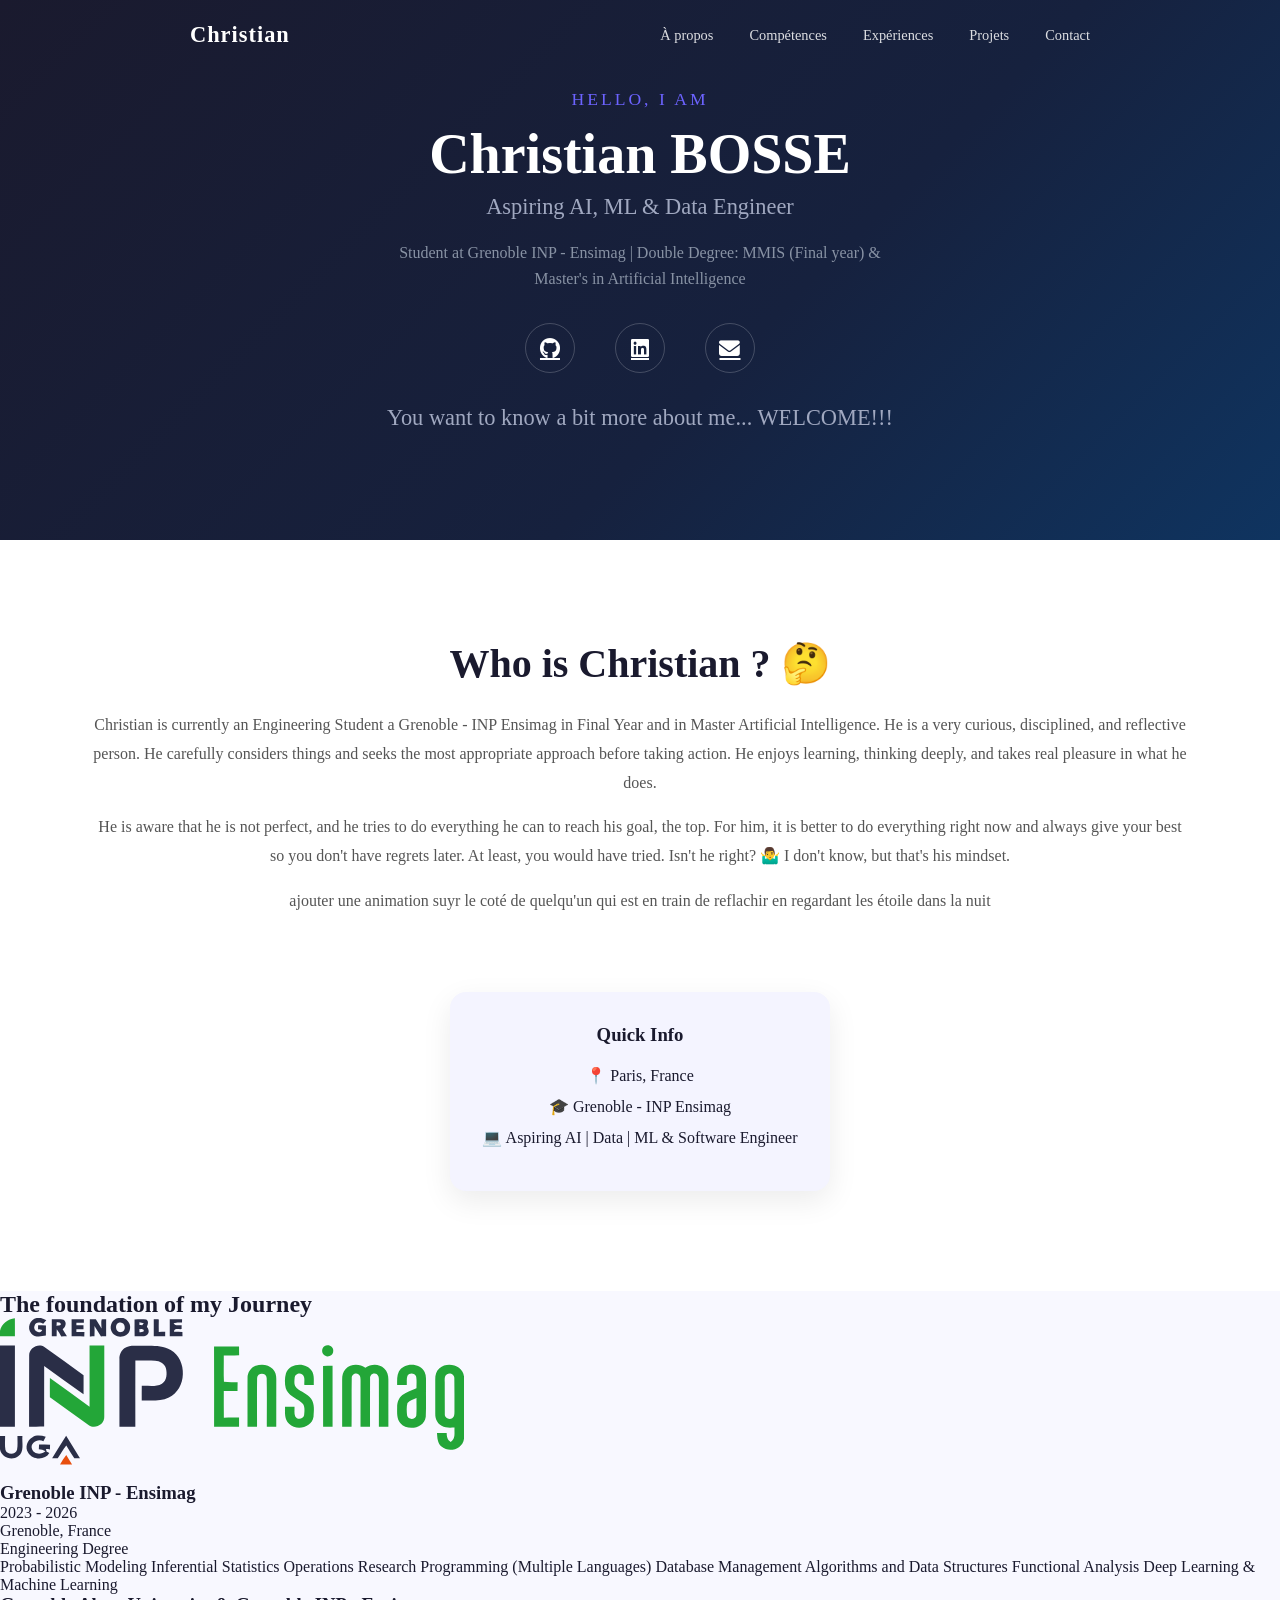
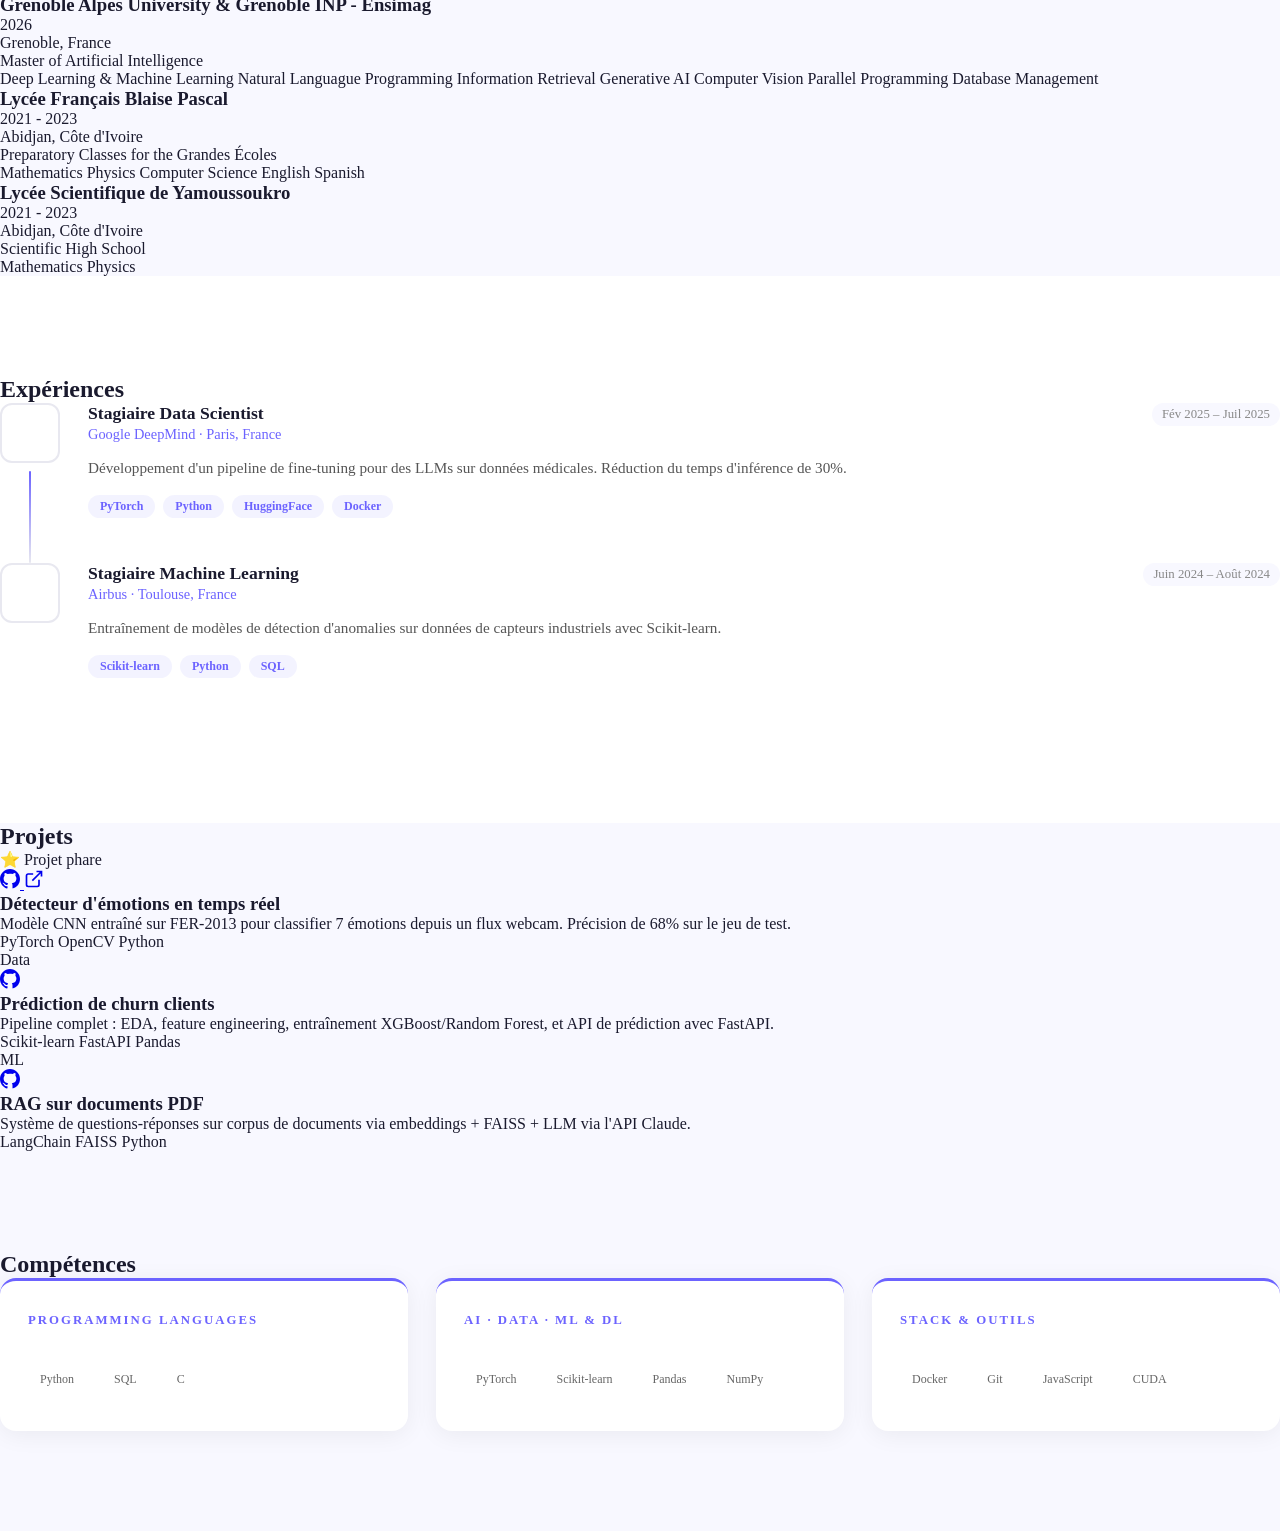
==== true_index.html @ e113656f "advancing on another file" ====
<!-- index.html document > -->
<!DOCTYPE html>

<html lang="fr">

<!-- ============= HEAD ============= -->
<head>
<meta charset="UTF-8">
<meta name="viewport" content="width=device-width, initial-scale=1.0">
<title>Christian BOSSE - Portfolio</title>
<link rel="stylesheet" href="styles/style.css">

<!-- policy style -->
<link rel="preconnect" href="https://fonts.googleapis.com">
<link rel="preconnect" href="https://fonts.gstatic.com" crossorigin>

<link href="https://fonts.googleapis.com/css2?family=Inter:wght@300;400;500;600;700&family=Space+Grotesk:wght@400;500;700&display=swap" rel="stylesheet">

<!-- Icones -->
<link rel="stylesheet" href="https://cdnjs.cloudflare.com/ajax/libs/font-awesome/6.5.1/css/all.min.css"/>

<!-- LIEN CDN : icônes des technos -->
<link rel="stylesheet" href="https://cdn.jsdelivr.net/gh/devicons/devicon@latest/devicon.min.css">

<!-- Nav BAR -->
<nav class="navbar" id="navbar">
<div class="nav-container">
<!-- Logo / Prénom -->
<a href="#" class="nav-logo">Christian</a>
<!-- Liens de navigation -->
<ul class="nav-liens">
<li><a href="#a-propos">À propos</a></li>
<li><a href="#competences">Compétences</a></li>
<li><a href="#experiences">Expériences</a></li>
<li><a href="#projets">Projets</a></li>
<li><a href="#contact">Contact</a></li>
</ul>
<!-- Bouton menu hamburger (mobile) -->
<button class="nav-hamburger" id="hamburger" aria-label="Menu">
<span></span>
<span></span>
<span></span>
</button>
</div>
</nav>
</head>


<body>
<!-- =============== HERO SECTION ============== -->
<section class="hero">
<div class="hero-content">
<p class="hero-salut"> Hello, I am </p>
<h1>Christian BOSSE</h1>
<h2>Aspiring AI, ML & Data Engineer</h2>
<p class="hero-desc">
Student at Grenoble INP - Ensimag | Double Degree: MMIS (Final year) & Master's in Artificial Intelligence
</p>

<div class="hero-socials">
<a href="https://github.com/ChristianBOSSE361?tab=repositories">
<i class="fa-brands fa-github"></i>
</a>
<a href="https://www.linkedin.com/in/christian-bosse-6104a9332/">
<i class="fa-brands fa-linkedin"></i>
</a>
<a href="mailto:christianbosse123@gmail.com">
<i class="fa-solid fa-envelope"></i>
</a>
</a>
</div>

<h2>You want to know a bit more about me... WELCOME!!! </h2>

<!-- Try to put it at the end with a box where I give my information and contact -->
<!-- <div class="hero-btns">
<a href="cv.pdf" class="btn-primary">Dowload my resume </a>
<a href="#projets" class="btn-secondary">Voir mes projets</a>
</div>
</div> -->
</section> 

<!-- ===== ABOUT SECTION ===== -->
<section class="about" id="about">

  <div class="about-container">

    <div class="about-text">
      <h2> Who is Christian ? 🤔</h2>

      <p>
        Christian is currently an Engineering Student a Grenoble - INP Ensimag in Final Year and in Master Artificial Intelligence.
        He is a very curious, disciplined, and reflective person. He carefully considers things and seeks the most appropriate approach before taking action. He enjoys learning, thinking deeply, and takes real pleasure in what he does.        
      </p>

      <p>He is aware that he is not perfect, and he tries to do everything he can to reach his goal, the top. For him, it is better to do everything right now and always give your best so you don't have regrets later. At least, you would have tried.
        Isn't he right? 🤷‍♂️ I don't know, but that's his mindset.
      </p>

      <p> ajouter une animation suyr le coté de quelqu'un  qui est en train de reflachir en regardant les étoile dans la nuit</p>
    </div>

    <!-- <div class="about-image">

    <img src="assets/fantasy-astral-wallpaper-composition.jpg" alt="animation espace">

    <div class="stars-overlay">

        <span class="star s1"></span>
        <span class="star s2"></span>
        <span class="star s3"></span>
        <span class="star s4"></span>
        <span class="star s5"></span>

    </div>

</div>
       -->

    <div class="about-card">
      <h3>Quick Info</h3>

      <p>📍 Paris, France</p>
      <p>🎓 Grenoble - INP Ensimag</p>
      <p>💻 Aspiring AI | Data | ML & Software Engineer</p>
    </div>

  </div>

</section>

<!-- ======== FORMATION SECTION ======= -->
<section id="education">

    <h2 class="section-title"> The foundation of my Journey </h2>

    <div class="galaxy-path">

        <div class="planet-card left">
            <div class="planet"></div>

            <div class="card">
                <img class="school-logo" src="./assets/Grenoble_INP_-_Ensimag.svg" alt="logo">

                <h3>Grenoble INP - Ensimag</h3>
                <p>2023 - 2026</p>
                <p>Grenoble, France</p>
                <p>Engineering Degree</p>

                <div class="skills">
                    <span>Probabilistic Modeling</span>
                    <span>Inferential Statistics</span>
                    <span>Operations Research</span>
                    <span>Programming (Multiple Languages)</span>
                    <span>Database Management</span>
                    <span>Algorithms and Data Structures</span>
                    <span>Functional Analysis</span>
                    <span>Deep Learning & Machine Learning</span>
                </div>
            </div>
        </div>

        <div class="planet-card right">
            <div class="planet"></div>

            <div class="card">
                <h3>Grenoble Alpes University & Grenoble INP - Ensimag</h3>
                <p>2026</p>
                <p>Grenoble, France</p>
                <p>Master of Artificial Intelligence</p>

                <div class="skills">
                    <span>Deep Learning & Machine Learning</span>
                    <span>Natural Languague Programming</span>
                    <span>Information Retrieval</span>
                    <span>Generative AI</span>
                    <span>Computer Vision</span>
                    <span>Parallel Programming</span>
                    <span>Database Management</span>
                </div>
            </div>
        </div>

        <div class="planet-card left">
            <div class="planet"></div>

            <div class="card">
                <h3>Lycée Français Blaise Pascal</h3>
                <p>2021 - 2023</p>
                <p>Abidjan, Côte d'Ivoire</p>
                <p>Preparatory Classes for the Grandes Écoles</p>

                <div class="skills">
                    <span>Mathematics</span>
                    <span>Physics</span>
                    <span>Computer Science</span>
                    <span>English</span>
                    <span>Spanish</span>
                </div>
            </div>
        </div>

        <div class="planet-card left">
            <div class="planet"></div>

            <div class="card">
                <h3>Lycée Scientifique de Yamoussoukro</h3>
                <p>2021 - 2023</p>
                <p>Abidjan, Côte d'Ivoire</p>
                <p>Scientific High School</p>

                <div class="skills">
                    <span>Mathematics</span>
                    <span>Physics</span>
                </div>
            </div>
        </div>

    </div>

</section>

<!-- ======= EXPERIENCES SECTION ========== -->

<!-- SECTION EXPÉRIENCES -->
<section id="experiences" class="experiences">
<div class="container">
<h2 class="section-titre">Expériences</h2>
<div class="timeline">
<!-- EXPÉRIENCE LA PLUS RÉCENTE -->
<div class="timeline-item">
<!-- Côté gauche : logo + ligne -->
<div class="timeline-gauche">
<div class="logo-entreprise">
<img src="https://logo.clearbit.com/google.com"
alt="Google"
onerror="this.style.display='none'">
</div>
<div class="timeline-ligne"></div>
</div>
<!-- Côté droit : toutes les infos -->
<div class="timeline-contenu">
<div class="exp-header">
<div>
<h3 class="exp-poste">Stagiaire Data Scientist</h3>
<p class="exp-entreprise">Google DeepMind · Paris, France</p>
</div>
<span class="exp-date">Fév 2025 – Juil 2025</span>
</div>
<p class="exp-description">
Développement d'un pipeline de fine-tuning pour des LLMs
sur données médicales. Réduction du temps d'inférence de 30%.
</p>
<div class="exp-tags">
<span class="exp-tag">PyTorch</span>
<span class="exp-tag">Python</span>
<span class="exp-tag">HuggingFace</span>
<span class="exp-tag">Docker</span>
</div>
</div>
</div>
<!-- EXPÉRIENCE PRÉCÉDENTE  -->
<div class="timeline-item">
<div class="timeline-gauche">
<div class="logo-entreprise">
<img src="https://logo.clearbit.com/airbus.com"
alt="Airbus"
onerror="this.style.display='none'">
</div>
<div class="timeline-ligne"></div>
</div>
<div class="timeline-contenu">
<div class="exp-header">
<div>
<h3 class="exp-poste">Stagiaire Machine Learning</h3>
<p class="exp-entreprise">Airbus · Toulouse, France</p>
</div>
<span class="exp-date">Juin 2024 – Août 2024</span>
</div>
<p class="exp-description">
Entraînement de modèles de détection d'anomalies sur
données de capteurs industriels avec Scikit-learn.
</p>
<div class="exp-tags">
<span class="exp-tag">Scikit-learn</span>
<span class="exp-tag">Python</span>
<span class="exp-tag">SQL</span>
</div>
</div>
</div>
</div><!-- fin .timeline -->
</div>
</section>

<!-- ============ PROJECT SECTION ============== -->

<section id="projets" class="projets">
<div class="container">
<h2 class="section-titre">Projets</h2>
<div class="projets-grille">
<!-- PROJET PRINCIPAL (grande carte) -->
<div class="projet-carte projet-featured">
<div class="projet-top">
<span class="projet-badge">⭐ Projet phare</span>
<div class="projet-liens">
<a href="https://github.com/tonpseudo/projet1"
target="_blank" class="lien-icone" title="Voir sur GitHub">

<!-- Icône GitHub SVG -->
<svg viewBox="0 0 24 24" width="20" fill="currentColor">
<path d="M12 0C5.37 0 0 5.37 0 12c0 5.3 3.44 9.8 8.2 11.38.6.11.82-.26.82-.58v-2.17c-3.34.73-4.04-1.61-4.04-1.61-.55-1.39-1.34-1.76-1.34-1.76-1.09-.74.08-.73.08-.73 1.2.09 1.84 1.24 1.84 1.24 1.07 1.83 2.8 1.3 3.49 1 .1-.78.42-1.31.76-1.61-2.67-.3-5.47-1.33-5.47-5.93 0-1.31.47-2.38 1.24-3.22-.13-.3-.54-1.52.12-3.18 0 0 1.01-.32 3.3 1.23a11.5 11.5 0 0 1 3-.4c1.02 0 2.04.13 3 .4 2.28-1.55 3.3-1.23 3.3-1.23.66 1.66.25 2.88.12 3.18.77.84 1.24 1.91 1.24 3.22 0 4.61-2.81 5.63-5.48 5.92.43.37.81 1.1.81 2.22v3.29c0 .32.22.7.83.58C20.57 21.8 24 17.3 24 12c0-6.63-5.37-12-12-12z"/>
</svg>
</a>
<a href="#" target="_blank" class="lien-icone" title="Voir la démo">
<svg viewBox="0 0 24 24" width="20" fill="none" stroke="currentColor" stroke-width="2">
<path d="M18 13v6a2 2 0 0 1-2 2H5a2 2 0 0 1-2-2V8a2 2 0 0 1 2-2h6M15 3h6v6M10 14L21 3"/>
</svg>
</a>
</div>
</div>
<h3 class="projet-titre">Détecteur d'émotions en temps réel</h3>
<p class="projet-desc">
Modèle CNN entraîné sur FER-2013 pour classifier 7 émotions
depuis un flux webcam. Précision de 68% sur le jeu de test.
</p>
<div class="projet-tags">
<span class="projet-tag">PyTorch</span>
<span class="projet-tag">OpenCV</span>
<span class="projet-tag">Python</span>
</div>
</div>

<!-- PROJET NORMAL -->
<div class="projet-carte">
<div class="projet-top">
<span class="projet-badge badge-data">Data</span>
<div class="projet-liens">
<a href="https://github.com/tonpseudo/projet2" target="_blank" class="lien-icone">
<svg viewBox="0 0 24 24" width="20" fill="currentColor"><path d="M12 0C5.37 0 0 5.37 0 12c0 5.3 3.44 9.8 8.2 11.38.6.11.82-.26.82-.58v-2.17c-3.34.73-4.04-1.61-4.04-1.61-.55-1.39-1.34-1.76-1.34-1.76-1.09-.74.08-.73.08-.73 1.2.09 1.84 1.24 1.84 1.24 1.07 1.83 2.8 1.3 3.49 1 .1-.78.42-1.31.76-1.61-2.67-.3-5.47-1.33-5.47-5.93 0-1.31.47-2.38 1.24-3.22-.13-.3-.54-1.52.12-3.18 0 0 1.01-.32 3.3 1.23a11.5 11.5 0 0 1 3-.4c1.02 0 2.04.13 3 .4 2.28-1.55 3.3-1.23 3.3-1.23.66 1.66.25 2.88.12 3.18.77.84 1.24 1.91 1.24 3.22 0 4.61-2.81 5.63-5.48 5.92.43.37.81 1.1.81 2.22v3.29c0 .32.22.7.83.58C20.57 21.8 24 17.3 24 12c0-6.63-5.37-12-12-12z"/></svg>
</a>
</div>
</div>
<h3 class="projet-titre">Prédiction de churn clients</h3>
<p class="projet-desc">
Pipeline complet : EDA, feature engineering, entraînement
XGBoost/Random Forest, et API de prédiction avec FastAPI.
</p>
<div class="projet-tags">
<span class="projet-tag">Scikit-learn</span>
<span class="projet-tag">FastAPI</span>
<span class="projet-tag">Pandas</span>
</div>
</div>

<!-- PROJET NORMAL  -->
<div class="projet-carte">
<div class="projet-top">
<span class="projet-badge badge-ml">ML</span>
<div class="projet-liens">
<a href="https://github.com/tonpseudo/projet3" target="_blank" class="lien-icone">
<svg viewBox="0 0 24 24" width="20" fill="currentColor"><path d="M12 0C5.37 0 0 5.37 0 12c0 5.3 3.44 9.8 8.2 11.38.6.11.82-.26.82-.58v-2.17c-3.34.73-4.04-1.61-4.04-1.61-.55-1.39-1.34-1.76-1.34-1.76-1.09-.74.08-.73.08-.73 1.2.09 1.84 1.24 1.84 1.24 1.07 1.83 2.8 1.3 3.49 1 .1-.78.42-1.31.76-1.61-2.67-.3-5.47-1.33-5.47-5.93 0-1.31.47-2.38 1.24-3.22-.13-.3-.54-1.52.12-3.18 0 0 1.01-.32 3.3 1.23a11.5 11.5 0 0 1 3-.4c1.02 0 2.04.13 3 .4 2.28-1.55 3.3-1.23 3.3-1.23.66 1.66.25 2.88.12 3.18.77.84 1.24 1.91 1.24 3.22 0 4.61-2.81 5.63-5.48 5.92.43.37.81 1.1.81 2.22v3.29c0 .32.22.7.83.58C20.57 21.8 24 17.3 24 12c0-6.63-5.37-12-12-12z"/></svg>
</a>
</div>
</div>
<h3 class="projet-titre">RAG sur documents PDF</h3>
<p class="projet-desc">
Système de questions-réponses sur corpus de documents
via embeddings + FAISS + LLM via l'API Claude.
</p>
<div class="projet-tags">
<span class="projet-tag">LangChain</span>
<span class="projet-tag">FAISS</span>
<span class="projet-tag">Python</span>
</div>
</div>
</div><!-- fin .projets-grille -->
</div>
</section>

<!-- ========== COMPETENCE SECTION ========== -->

<section id="competences" class="competences">
<div class="container">
<h2 class="section-titre">Compétences</h2>
<div class="comp-grille">

  <!-- PROGRAMMING LANGUAGES -->
<div class="comp-bloc">
<h3 class="comp-titre">Programming Languages</h3>
<div class="icones-grille">
<div class="icone-item">
<i class="devicon-python-plain colored"></i>
<span>Python</span>
</div>
<div class="icone-item">
<i class="devicon-azuresqldatabase-plain colored"></i>
<span>SQL</span>
</div>
<div class="icone-item">
<i class="devicon-c-plain colored"></i>
<span>C</span>
</div>
</div>
</div>

<!-- AI / DATA / ML & DL -->
<div class="comp-bloc">
<h3 class="comp-titre">AI · Data · ML & DL</h3>
<div class="icones-grille">
<div class="icone-item">
<i class="devicon-pytorch-plain colored"></i>
<span>PyTorch</span>
</div>
<div class="icone-item">
<i class="devicon-scikitlearn-plain colored"></i>
<span>Scikit-learn</span>
</div>
<div class="icone-item">
<i class="devicon-pandas-plain colored"></i>
<span>Pandas</span>
</div>
<div class="icone-item">
<i class="devicon-numpy-plain colored"></i>
<span>NumPy</span>
</div>
</div>
</div>

<!-- STACK & OUTILS -->
<div class="comp-bloc">
<h3 class="comp-titre">Stack & Outils</h3>
<div class="icones-grille">
<div class="icone-item">
<i class="devicon-docker-plain colored"></i>
<span>Docker</span>
</div>
<div class="icone-item">
<i class="devicon-git-plain colored"></i>
<span>Git</span>
</div>
<div class="icone-item">
<i class="devicon-javascript-plain colored"></i>
<span>JavaScript</span>
</div>
<div class="icone-item">
<i class="devicon-cuda-plain colored"></i>
<span>CUDA</span>
</div>
</div>
</div>
</div>
</div>
</section>

<!-- ========= HOBBIES SECTION ======== -->

<!-- ============= CONTACT SECTION ========== -->

<script src="script.js"></script>
</body>

</html>
---- styles/style.css ----
/* === NAV BAR === */
.navbar {
  position:   fixed;        /* reste collée en haut même en scrollant */
  top:         0;
  left:        0;
  right:       0;
  z-index:     1000;        /* par-dessus tout le reste */
  background:  transparent; /* transparente au départ */
  transition:  background 0.4s ease, box-shadow 0.4s ease;
  padding:     0 32px;
}
/* Quand JS ajoute .scrolled : fond blanc + ombre */
.navbar.scrolled {
  background: rgba(255, 255, 255, 0.95);
  backdrop-filter: blur(10px);  /* effet verre dépoli */
  box-shadow: 0 2px 20px rgba(0,0,0,0.08);
}
.nav-container {
  max-width:       900px;
  margin:          0 auto;
  display:         flex;
  align-items:     center;
  justify-content: space-between;
  height:          70px;
}
.nav-logo {
  font-size:      1.4rem;
  font-weight:    800;
  color:          #ffffff;
  text-decoration: none;
  letter-spacing:  1px;
}
/* Logo devient sombre une fois la navbar colorée */
.navbar.scrolled .nav-logo {
  color: var(--couleur-texte);
}
.nav-liens {
  list-style: none;   /* supprime les puces */
  display:    flex;
  gap:        36px;
}
.nav-liens a {
  color:           rgba(255,255,255,0.85);
  text-decoration:  none;
  font-size:        0.9rem;
  font-weight:      500;
  position:         relative;
  padding-bottom:   4px;
  transition:       color 0.2s ease;
}
/* Soulignement animé au hover */
.nav-liens a::after {
  content:    "";
  position:   absolute;
  bottom:     0;
  left:       0;
  width:      0;                   /* commence invisible */
  height:     2px;
  background: var(--couleur-principale);
  transition: width 0.3s ease;
}
.nav-liens a:hover::after {
  width: 100%;                   /* s'étend jusqu'au bout */
}
.navbar.scrolled .nav-liens a {
  color: #444;                   /* sombre sur fond blanc */
}
/* Hamburger : 3 barres */
.nav-hamburger {
  display:         none;   /* caché sur desktop */
  flex-direction:  column;
  gap:             5px;
  background:     none;
  border:          none;
  cursor:          pointer;
  padding:         4px;
}
.nav-hamburger span {
  display:     block;
  width:       24px;
  height:      2px;
  background:  #ffffff;
  transition:  all 0.3s ease;
}
/* Sur mobile : affiche le hamburger, cache les liens */
@media (max-width: 640px) {
  .nav-hamburger { display: flex; }
  .nav-liens {
    display:        none;
    position:       absolute;
    top:            70px;
    left:           0;
    right:          0;
    flex-direction: column;
    background:     rgba(255,255,255,0.97);
    padding:        20px 32px;
    gap:            20px;
    box-shadow:     0 8px 24px rgba(0,0,0,0.1);
  }
  .nav-liens.ouvert { display: flex; }  /* JS ajoute .ouvert */
  .nav-liens a { color: #444; }
}

/* === VARIABLES GLOBALES === */
:root {
  --couleur-principale: #6C63FF;
  --couleur-texte:      #1a1a2e;
  --couleur-fond:       #f8f8ff;
  --font-main: 'Inter', sans-serif;
  --font-title: 'Space Grotesk', sans-serif;
}


/* === RESET DE BASE === */
* {
  margin:     0;
  padding:    0;
  box-sizing: border-box;
}
body {
  font-family: var(--front-main);
  background:  var(--couleur-fond);
  color:       var(--couleur-texte);
}


/* === SECTION HERO === */
.hero-content {
  animation: fadeIn 1.2s ease;
  max-width: 700px;
}

.hero {
  min-height:      60vh;
  display:         flex;
  align-items:     center;
  justify-content: center;
  background:      linear-gradient(135deg, #1a1a2e 0%, #16213e 60%, #0f3460 100%);
  text-align:      center;
  padding:         40px;
}
.hero-salut {
  color:          var(--couleur-principale);
  font-size:      1.1rem;
  letter-spacing: 3px;
  text-transform: uppercase;
  margin-bottom:  12px;
}
.hero h1 {
  font-family: var(--forn-title);
  font-size:    3.5rem;
  font-weight:  700;
  color:        #ffffff;
  margin-bottom: 8px;
}
.hero h2 {
  font-size:    1.4rem;
  font-weight:  300;
  color:        #a0a8c0;
  margin-bottom: 20px;
}
.hero-desc {
  color:      #8892a4;
  font-size:  1rem;
  max-width:  500px;
  margin:     0 auto 32px;
  line-height: 1.6;
}

.about-image img{
    width:100%;
    display:block;

    animation: spaceBreath 12s ease-in-out infinite;
}

.about-image {
  flex: 1;
  display: flex;
  justify-content: center;
  align-items: center;
}

.about-image img {
  max-width: 100%;
  height: auto;
}

@keyframes spaceBreath{

    0%{
        transform:scale(1);
    }

    50%{
        transform:scale(1.05);
    }

    100%{
        transform:scale(1);
    }
}

.about-image{
    position:relative;
}

.stars-overlay{
    position:absolute;
    inset:0;
}

.star{

    position:absolute;

    width:6px;
    height:6px;

    border-radius:50%;

    background:white;

    box-shadow:
        0 0 10px white,
        0 0 20px white;

    animation:twinkle 3s infinite;
}
.star{

    position:absolute;

    width:6px;
    height:6px;

    border-radius:50%;

    background:white;

    box-shadow:
        0 0 10px white,
        0 0 20px white;

    animation:twinkle 3s infinite;
}

@keyframes twinkle{

    0%{
        opacity:0.2;
        transform:scale(0.8);
    }

    50%{
        opacity:1;
        transform:scale(1.4);
    }

    100%{
        opacity:0.2;
        transform:scale(0.8);
    }
}

@keyframes constellationGlow{

    0%{
        opacity:0.3;
    }

    50%{
        opacity:1;
    }

    100%{
        opacity:0.3;
    }
}

.about-image:hover img{
    transform:scale(1.08);
}
.about-image img{
    transition:1s ease;
}

.about-image{

    opacity:0;

    transform:
        translateY(50px);

    animation:
        reveal 1.5s forwards;
}

@keyframes reveal{

    to{
        opacity:1;
        transform:
            translateY(0);
    }
}


/* === BOUTONS === */
.hero-btns {
  display:   flex;
  gap:       16px;
  justify-content: center;
}
.btn-primary, .btn-secondary {
  padding:         14px 32px;
  border-radius:   8px;
  font-size:       1rem;
  text-decoration: none;
  font-weight:     600;
  transition:      all 0.3s ease;
}
.btn-primary {
  background: var(--couleur-principale);
  color:      #ffffff;
}
.btn-primary:hover {
  background:  #5a52d5;
  transform:   translateY(-2px);
}
.btn-secondary {
  background:    transparent;
  color:         #ffffff;
  border:        2px solid #ffffff;
}
.btn-secondary:hover {
  background:  rgba(255,255,255,0.1);
  transform:   translateY(-2px);
}
.hero-socials {
  margin-top: 32px;
  margin-bottom: 32px;
  display: flex;
  justify-content: center;
  gap: 40px;
}

.hero-socials a {
  width: 50px;
  height: 50px;

  display: flex;
  align-items: center;
  justify-content: center;

  border: 1px solid rgba(255,255,255,0.2);
  border-radius: 50%;

  font-size: 1.3rem;
  color: white;

  transition: 0.3s ease;
}

.hero-socials a:hover {
  background: var(--couleur-principale);
  transform: translateY(-4px);
}

/* === RESPONSIVE MOBILE === */
@media (max-width: 768px) {

  .hero h1 {
    font-size: 2.5rem;
  }

  .hero h2 {
    font-size: 1.1rem;
  }

  .hero-btns {
    flex-direction: column;
    align-items: center;
  }

  .btn-primary,
  .btn-secondary {
    width: 100%;
    max-width: 280px;
  }
}

.about {
  padding: 100px 40px;
  background: #ffffff;
}

.about-container {
  max-width: 1100px;
  margin: 0 auto;

  display: flex;
  align-items: center;
  justify-content: space-between;
  gap: 60px;
}

.about-text {
  flex: 1;
}

.about-text h2 {
  font-size: 2.5rem;
  margin-bottom: 24px;
  color: var(--couleur-texte);
}

.about-text p {
  font-size: 1rem;
  line-height: 1.8;
  margin-bottom: 16px;
  color: #555;
}

.about-card {
  background: #f4f4ff;
  padding: 32px;
  border-radius: 16px;

  min-width: 280px;

  box-shadow: 0 10px 30px rgba(0,0,0,0.08);
}

.about-card h3 {
  margin-bottom: 20px;
}

.about-card p {
  margin-bottom: 12px;
}

.about-container {
  flex-direction: column;
  text-align: center;
}

/* === FORMATION SECTION === */

/* === EXPERIENCE SECTION === */
.experiences {
  padding:    100px 0;
  background: #ffffff;
}
/* Chaque ligne de la timeline */
.timeline-item {
  display:  flex;
  gap:      28px;
  min-height: 160px;
}
/* Colonne gauche : logo + ligne verticale */
.timeline-gauche {
  display:        flex;
  flex-direction: column;
  align-items:    center;
  flex-shrink:    0;     /* ne rétrécit jamais */
}
/* Le carré contenant le logo */
.logo-entreprise {
  width:         60px;
  height:        60px;
  border-radius: 12px;
  border:        2px solid #e8e8f0;
  background:    #fff;
  display:       flex;
  align-items:   center;
  justify-content: center;
  padding:       8px;
  flex-shrink:   0;
}
.logo-entreprise img {
  width:      100%;
  height:     100%;
  object-fit: contain;  /* garde les proportions du logo */
}
/* La ligne verticale entre deux logos */
.timeline-ligne {
  width:      2px;
  flex:       1;          /* s'étire pour remplir l'espace restant */
  background: linear-gradient(to bottom, #6C63FF, #e8e8f0);
  margin-top: 8px;
  border-radius: 2px;
}
/* Masquer la ligne du dernier item */
.timeline-item:last-child .timeline-ligne {
  display: none;
}
/* Colonne droite : contenu */
.timeline-contenu {
  padding-bottom: 40px;
  flex:           1;  /* prend tout l'espace horizontal restant */
}
/* Header : poste à gauche, date à droite */
.exp-header {
  display:         flex;
  justify-content: space-between;
  align-items:     flex-start;
  margin-bottom:   12px;
  gap:             12px;
}
.exp-poste {
  font-size:   1.1rem;
  font-weight: 700;
  color:       var(--couleur-texte);
}
.exp-entreprise {
  font-size:   0.9rem;
  color:       var(--couleur-principale);
  font-weight: 500;
  margin-top:  2px;
}
.exp-date {
  font-size:    0.8rem;
  color:        #888;
  background:   var(--couleur-fond);
  padding:      4px 10px;
  border-radius: 99px;
  white-space:  nowrap;   /* ne se coupe pas en 2 lignes */
  flex-shrink:  0;
}
.exp-description {
  color:         #555;
  font-size:     0.95rem;
  line-height:   1.7;
  margin-bottom: 14px;
}
/* Badges de compétences */
.exp-tags {
  display:   flex;
  flex-wrap: wrap;
  gap:       8px;
}
.exp-tag {
  background:    rgba(108,99,255,0.08);
  color:         var(--couleur-principale);
  font-size:     0.75rem;
  font-weight:   600;
  padding:       4px 12px;
  border-radius: 99px;
}


/* === COMPETENCE SECTION === */
.competences {
  padding:    100px 0;
  background: var(--couleur-fond);
}
/* 3 equals column for the 3 parts */
.comp-grille {
  display:               grid;
  grid-template-columns: repeat(3, 1fr);
  gap:                   28px;
}

/* The card of each part or category */
.comp-bloc {
  background:    #ffffff;
  border-radius: 16px;
  padding:       32px 28px;
  box-shadow:    0 4px 24px rgba(0,0,0,0.06);
  border-top:    3px solid var(--couleur-principale);
  transition:    transform 0.3s ease, box-shadow 0.3s ease;
}
.comp-bloc:hover {
  transform:  translateY(-6px);
  box-shadow: 0 16px 40px rgba(108,99,255,0.12);
}
.comp-titre {
  font-size:     0.8rem;
  font-weight:   700;
  text-transform: uppercase;
  letter-spacing: 2px;
  color:         var(--couleur-principale);
  margin-bottom: 24px;
}

/* Grille flexible pour les icônes : s'adapte au nombre */
.icones-grille {
  display:         flex;
  flex-wrap:       wrap;
  gap:             16px;
}
/* Icone and label */
.icone-item {
  display:        flex;
  flex-direction: column;
  align-items:    center;
  gap:            8px;
  padding:       12px;
  border-radius:  10px;
  transition:     background 0.2s ease, transform 0.2s ease;
  cursor:         default;
}
.icone-item:hover {
  background:  var(--couleur-fond);
  transform:   translateY(-4px);
}
/* Icone itself (via Devicon) */
.icone-item i {
  font-size: 2.8rem;
}
/* Label under the icon */
.icone-item span {
  font-size:   0.75rem;
  color:       #666;
  font-weight: 500;
}
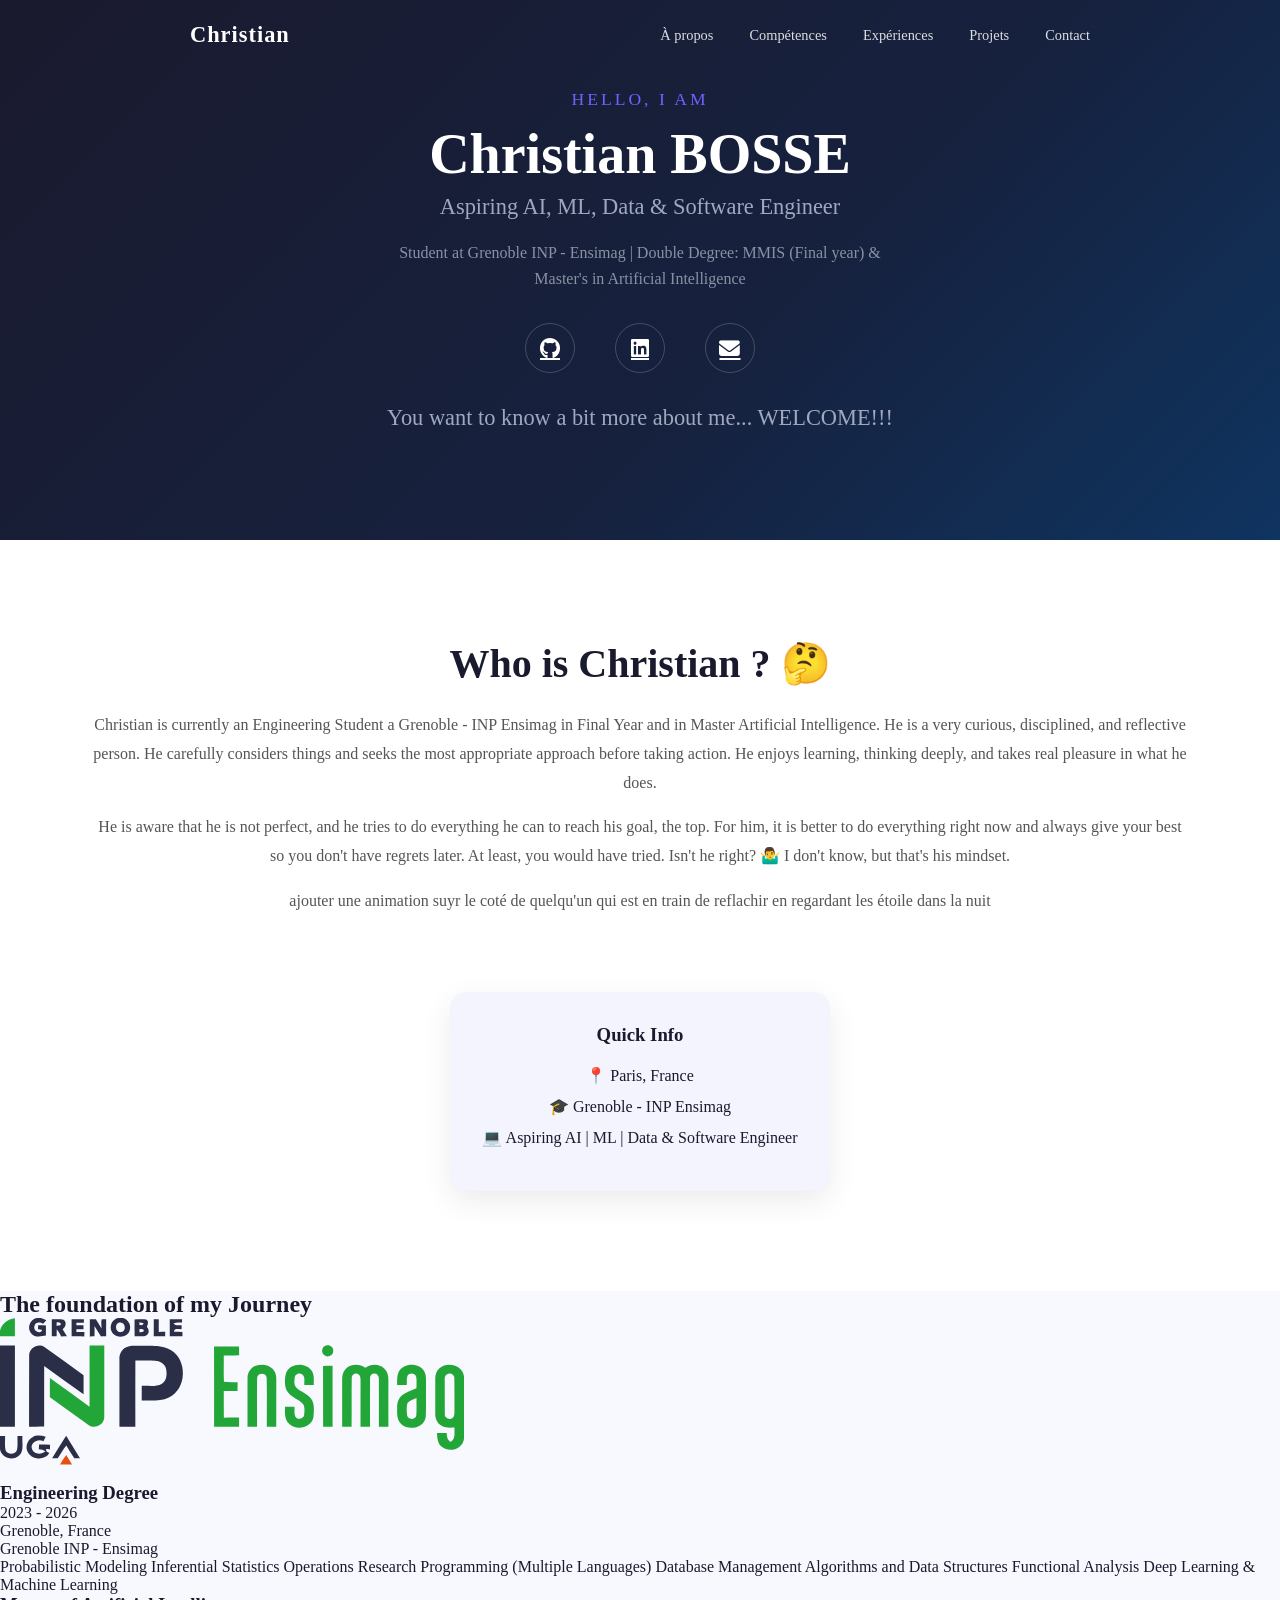
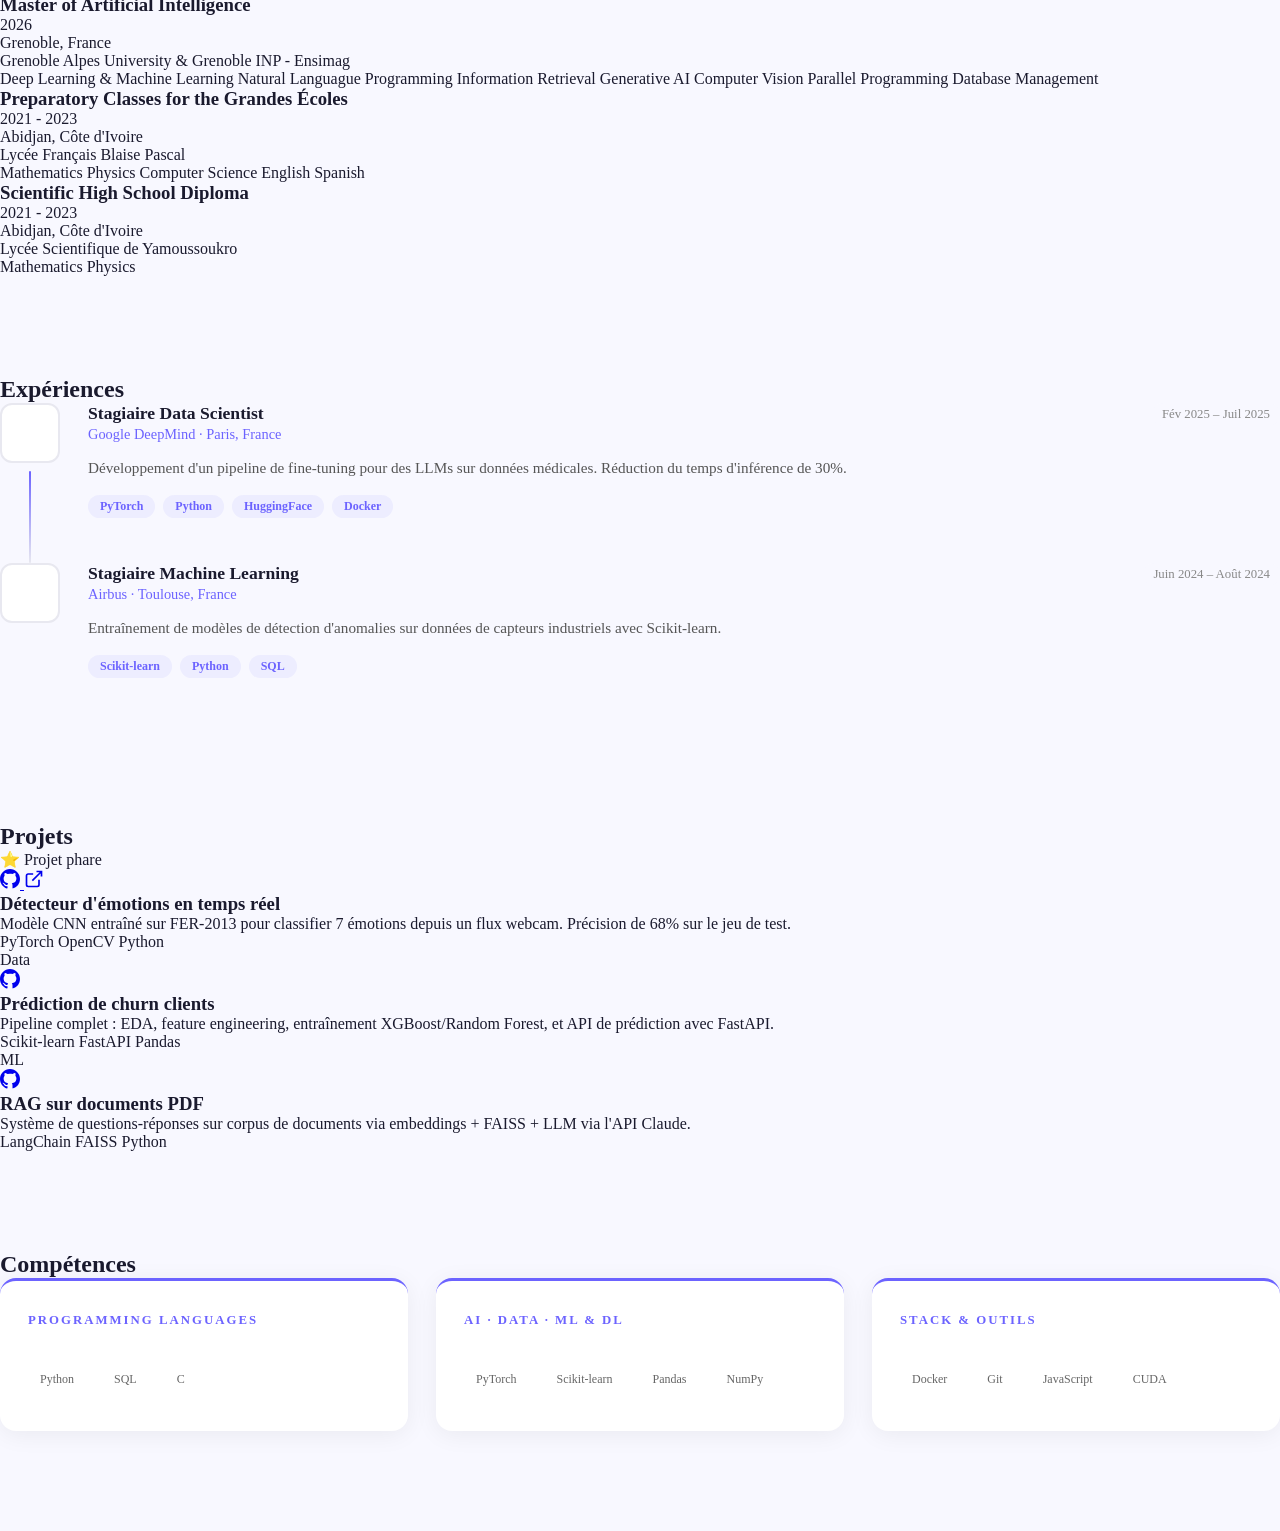
==== commit 9cef13b6: "modification and advancing on the true index file" ====
--- a/true_index.html
+++ b/true_index.html
@@ -50,9 +50,9 @@
 <!-- =============== HERO SECTION ============== -->
 <section class="hero">
 <div class="hero-content">
-<p class="hero-salut"> Hello, I am </p>
+<p class="hero-salut">Hello, I am</p>
 <h1>Christian BOSSE</h1>
-<h2>Aspiring AI, ML & Data Engineer</h2>
+<h2>Aspiring AI, ML, Data & Software Engineer</h2>
 <p class="hero-desc">
 Student at Grenoble INP - Ensimag | Double Degree: MMIS (Final year) & Master's in Artificial Intelligence
 </p>
@@ -122,7 +122,7 @@
 
       <p>📍 Paris, France</p>
       <p>🎓 Grenoble - INP Ensimag</p>
-      <p>💻 Aspiring AI | Data | ML & Software Engineer</p>
+      <p>💻 Aspiring AI | ML | Data & Software Engineer</p>
     </div>
 
   </div>
@@ -142,10 +142,10 @@
             <div class="card">
                 <img class="school-logo" src="./assets/Grenoble_INP_-_Ensimag.svg" alt="logo">
 
-                <h3>Grenoble INP - Ensimag</h3>
+                <h3>Engineering Degree</h3>
                 <p>2023 - 2026</p>
                 <p>Grenoble, France</p>
-                <p>Engineering Degree</p>
+                <p>Grenoble INP - Ensimag</p>
 
                 <div class="skills">
                     <span>Probabilistic Modeling</span>
@@ -164,10 +164,10 @@
             <div class="planet"></div>
 
             <div class="card">
-                <h3>Grenoble Alpes University & Grenoble INP - Ensimag</h3>
+                <h3>Master of Artificial Intelligence</h3>
                 <p>2026</p>
                 <p>Grenoble, France</p>
-                <p>Master of Artificial Intelligence</p>
+                <p>Grenoble Alpes University & Grenoble INP - Ensimag</p>
 
                 <div class="skills">
                     <span>Deep Learning & Machine Learning</span>
@@ -185,10 +185,10 @@
             <div class="planet"></div>
 
             <div class="card">
-                <h3>Lycée Français Blaise Pascal</h3>
+                <h3>Preparatory Classes for the Grandes Écoles</h3>
                 <p>2021 - 2023</p>
                 <p>Abidjan, Côte d'Ivoire</p>
-                <p>Preparatory Classes for the Grandes Écoles</p>
+                <p>Lycée Français Blaise Pascal</p>
 
                 <div class="skills">
                     <span>Mathematics</span>
@@ -204,10 +204,10 @@
             <div class="planet"></div>
 
             <div class="card">
-                <h3>Lycée Scientifique de Yamoussoukro</h3>
+                <h3>Scientific High School Diploma</h3>
                 <p>2021 - 2023</p>
                 <p>Abidjan, Côte d'Ivoire</p>
-                <p>Scientific High School</p>
+                <p>Lycée Scientifique de Yamoussoukro</p>
 
                 <div class="skills">
                     <span>Mathematics</span>
--- a/styles/style.css
+++ b/styles/style.css
@@ -127,7 +127,7 @@
 /* === SECTION HERO === */
 .hero-content {
   animation: fadeIn 1.2s ease;
-  max-width: 700px;
+  max-width: 100%;
 }
 
 .hero {
@@ -390,6 +390,7 @@
   }
 }
 
+/* ======= ABOUT SECTION ======= */
 .about {
   padding: 100px 40px;
   background: #ffffff;
@@ -446,11 +447,187 @@
 }
 
 /* === FORMATION SECTION === */
+.formation {
+  padding:    3vw 0;
+  background: radial-gradient(ellipse at 30% 40%, #0d1b4b 0%, #050510 60%, #000008 100%);
+  position:   relative;   /* contexte pour les enfants absolute */
+  overflow:   hidden;     /* coupe les nébuleuses qui débordent */
+}
+/* Le titre devient blanc sur fond sombre */
+.formation-titre {
+  color: #ffffff;
+  font-size: 3rem;
+}
+.formation-sous-titre {
+  color:          rgba(255,255,255,0.35);
+  font-size:      0.8rem;
+  letter-spacing: 3px;
+  text-transform: uppercase;
+  margin-bottom:  48px;
+}
+/* Conteneur des étoiles (rempli par JS) */
+.formation-etoiles {
+  position: absolute;
+  inset:    0;          /* raccourci pour top/right/bottom/left: 0 */
+  pointer-events: none; /* les étoiles ne bloquent pas les clics */
+}
+/* Style d'une étoile individuelle */
+.etoile {
+  position:     absolute;
+  background:   #ffffff;
+  border-radius: 50%;
+  animation:    scintiller var(--d, 3s) ease-in-out infinite alternate;
+}
+@keyframes scintiller {
+  from { opacity: 0.1; transform: scale(0.8); }
+  to   { opacity: 0.9; transform: scale(1.2); }
+}
+/* Halos nébuleuses */
+.nebuleuse {
+  position:      absolute;
+  border-radius: 50%;
+  filter:        blur(70px);
+  pointer-events: none;
+}
+.neb-1 { width: 360px; height: 240px; background: rgba(108,99,255,0.14);  top: -60px;   left:  -80px;  }
+.neb-2 { width: 280px; height: 200px; background: rgba(20,184,166,0.10);  bottom: 0;    right: -60px;  }
+.neb-3 { width: 220px; height: 180px; background: rgba(249,115,22,0.08);  top:  45%;  left:  45%;  }
+/* Grille des cartes */
+/* .formation-grille {
+  display:               grid;
+  grid-template-columns: repeat(auto-fit, minmax(240px, 1fr));
+  gap:                   24px;
+  position:              relative;
+  z-index:               1;   
+} */
+.formation-grille {
+  display: grid;
+  grid-template-columns: repeat(2, minmax(280px, 1fr));
+  gap: 2%;
+
+  max-width: 90%;
+  margin: 0 auto;
+
+  position: relative;
+  z-index: 1;
+}
+
+@media (max-width: 768px) {
+  .formation-grille {
+    grid-template-columns: 1fr;
+  }
+}
+/* Carte de base — effet verre (glassmorphisme) */
+.formation-carte {
+  background:      rgba(255,255,255,0.05);
+  border:          1px solid rgba(255,255,255,0.10);
+  border-radius:   20px;
+  padding:         28px;
+  backdrop-filter: blur(12px);  /* effet verre dépoli */
+  position:        relative;
+  overflow:        hidden;
+  transition:      transform 0.3s ease, box-shadow 0.3s ease, border-color 0.3s ease;
+}
+/* Halo coloré en coin de chaque carte */
+.formation-carte::before {
+  content:   "";
+  position:  absolute;
+  top:       -50px; left: -50px;
+  width:     160px; height: 160px;
+  border-radius: 50%;
+  filter:    blur(40px);
+  opacity:   0.35;
+  transition: opacity 0.3s ease;
+}
+.formation-carte:hover {
+  transform:    translateY(-10px) scale(1.02);
+  border-color: rgba(255,255,255,0.25);
+  box-shadow:   0 24px 60px rgba(0,0,0,0.4);
+}
+.formation-carte:hover::before { opacity: 0.65; }
+/* Couleurs des halos par variante */
+.fc-violet::before { background: #6C63FF; }
+.fc-teal::before   { background: #14b8a6; }
+.fc-orange::before { background: #f97316; }
+/* Ligne date + point pulsant */
+.fc-annee {
+  display:      flex;
+  align-items:  center;
+  gap:          8px;
+  font-size:    0.72rem;
+  font-weight:  700;
+  letter-spacing: 2px;
+  margin-bottom: 14px;
+  position:     relative;
+  z-index:      1;
+}
+.fc-violet .fc-annee { color: #a78bfa; }
+.fc-teal   .fc-annee { color: #5eead4; }
+.fc-orange .fc-annee { color: #fb923c; }
+/* Point pulsant */
+.fc-point {
+  width:         8px;
+  height:        8px;
+  border-radius: 50%;
+  flex-shrink:   0;
+  animation:    pulser 2s ease-in-out infinite;
+}
+.fc-violet .fc-point { background: #a78bfa; }
+.fc-teal   .fc-point { background: #5eead4; }
+.fc-orange .fc-point { background: #fb923c; }
+@keyframes pulser {
+  0%, 100% { box-shadow: 0 0 0 0   rgba(167,139,250, 0.6); }
+  50%      { box-shadow: 0 0 0 6px rgba(167,139,250, 0);   }
+}
+.fc-ecole {
+  font-size:   1.1rem;
+  font-weight: 700;
+  color:       #ffffff;
+  margin-bottom: 6px;
+  position:    relative;
+  z-index:     1;
+}
+.fc-diplome {
+  font-size:     0.83rem;
+  color:         rgba(255,255,255,0.55);
+  margin-bottom: 18px;
+  line-height:   1.5;
+  position:     relative;
+  z-index:      1;
+}
+.fc-meta {
+  display:        flex;
+  flex-direction: column;
+  gap:            4px;
+  margin-bottom:  18px;
+  position:       relative;
+  z-index:        1;
+}
+.fc-meta span {
+  font-size: 0.78rem;
+  color:     rgba(255,255,255,0.38);
+}
+.fc-tags {
+  display:   flex;
+  flex-wrap: wrap;
+  gap:       6px;
+  position:  relative;
+  z-index:   1;
+}
+.fc-tags span {
+  font-size:     0.68rem;
+  font-weight:   600;
+  padding:       3px 10px;
+  border-radius: 99px;
+  background:    rgba(255,255,255,0.07);
+  color:         rgba(255,255,255,0.55);
+  border:        1px solid rgba(255,255,255,0.10);
+}
 
 /* === EXPERIENCE SECTION === */
 .experiences {
   padding:    100px 0;
-  background: #ffffff;
+  /* background: #ffffff; */
 }
 /* Chaque ligne de la timeline */
 .timeline-item {
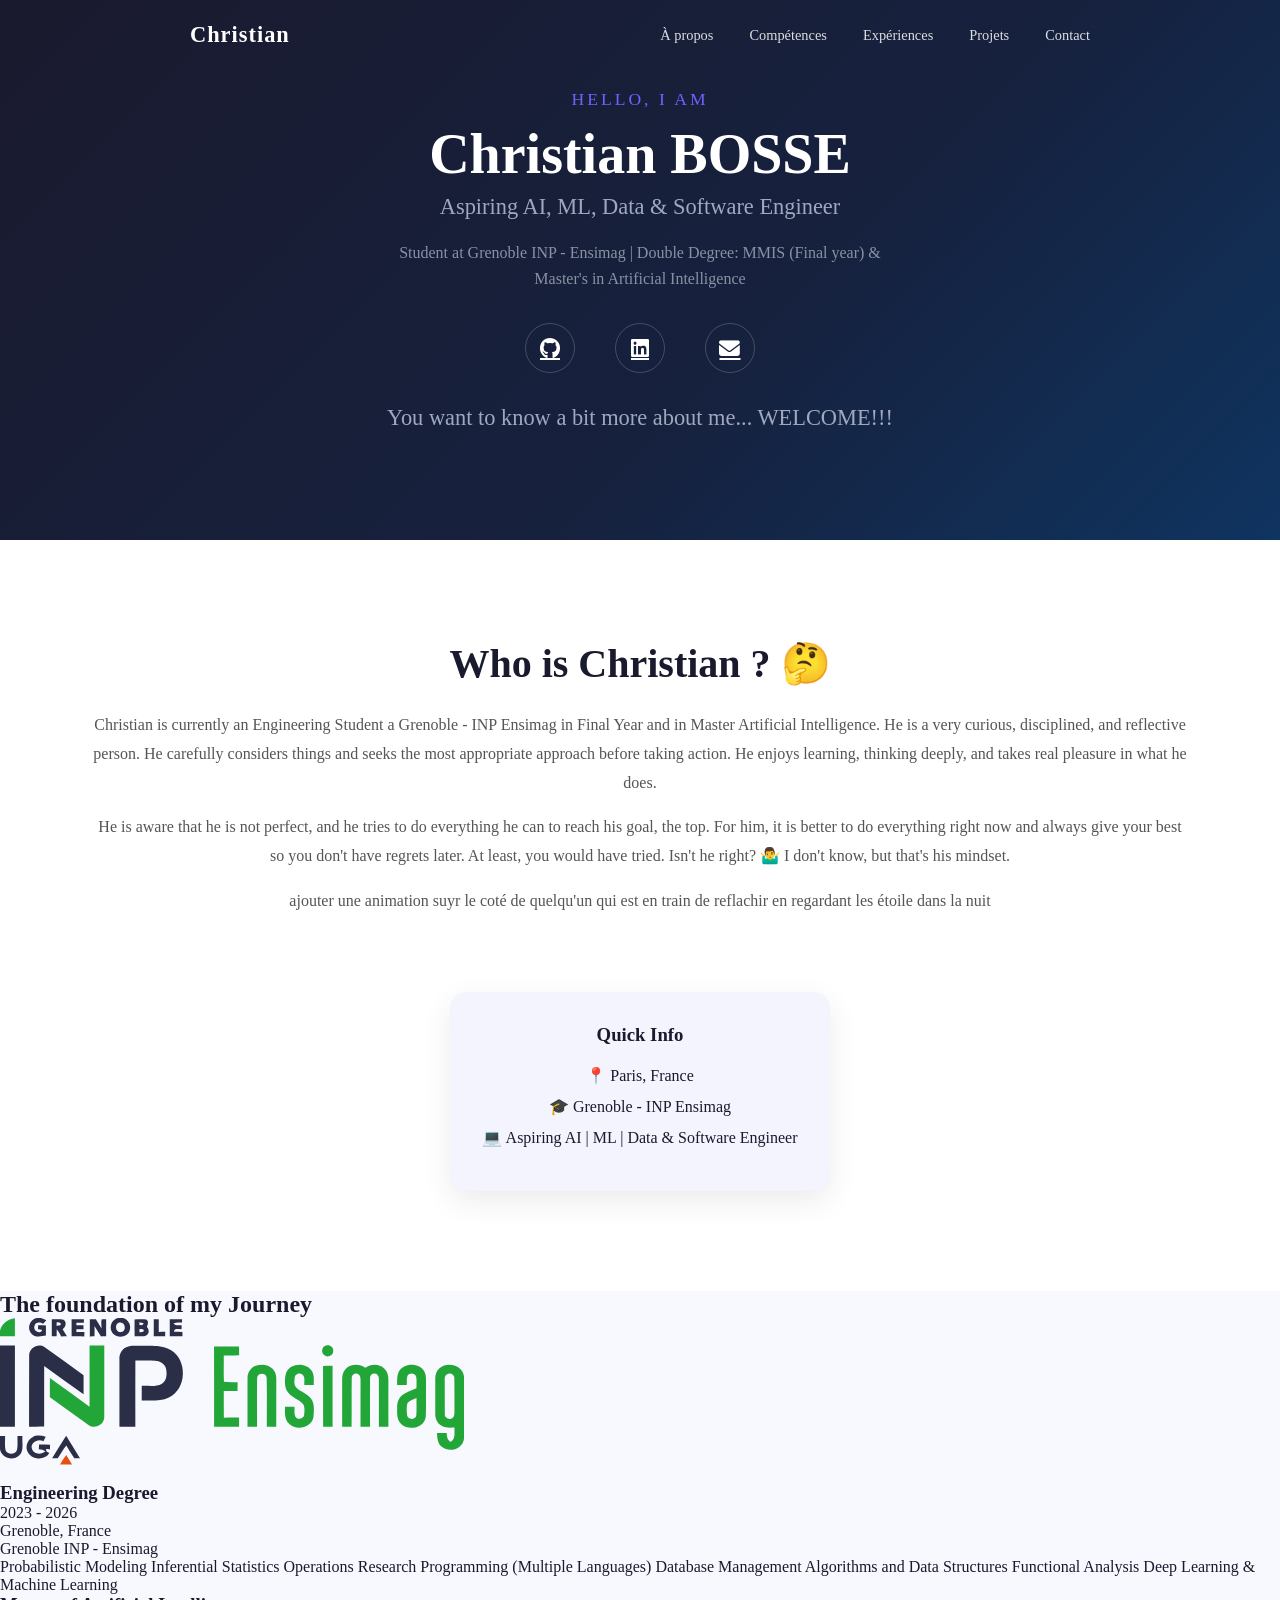
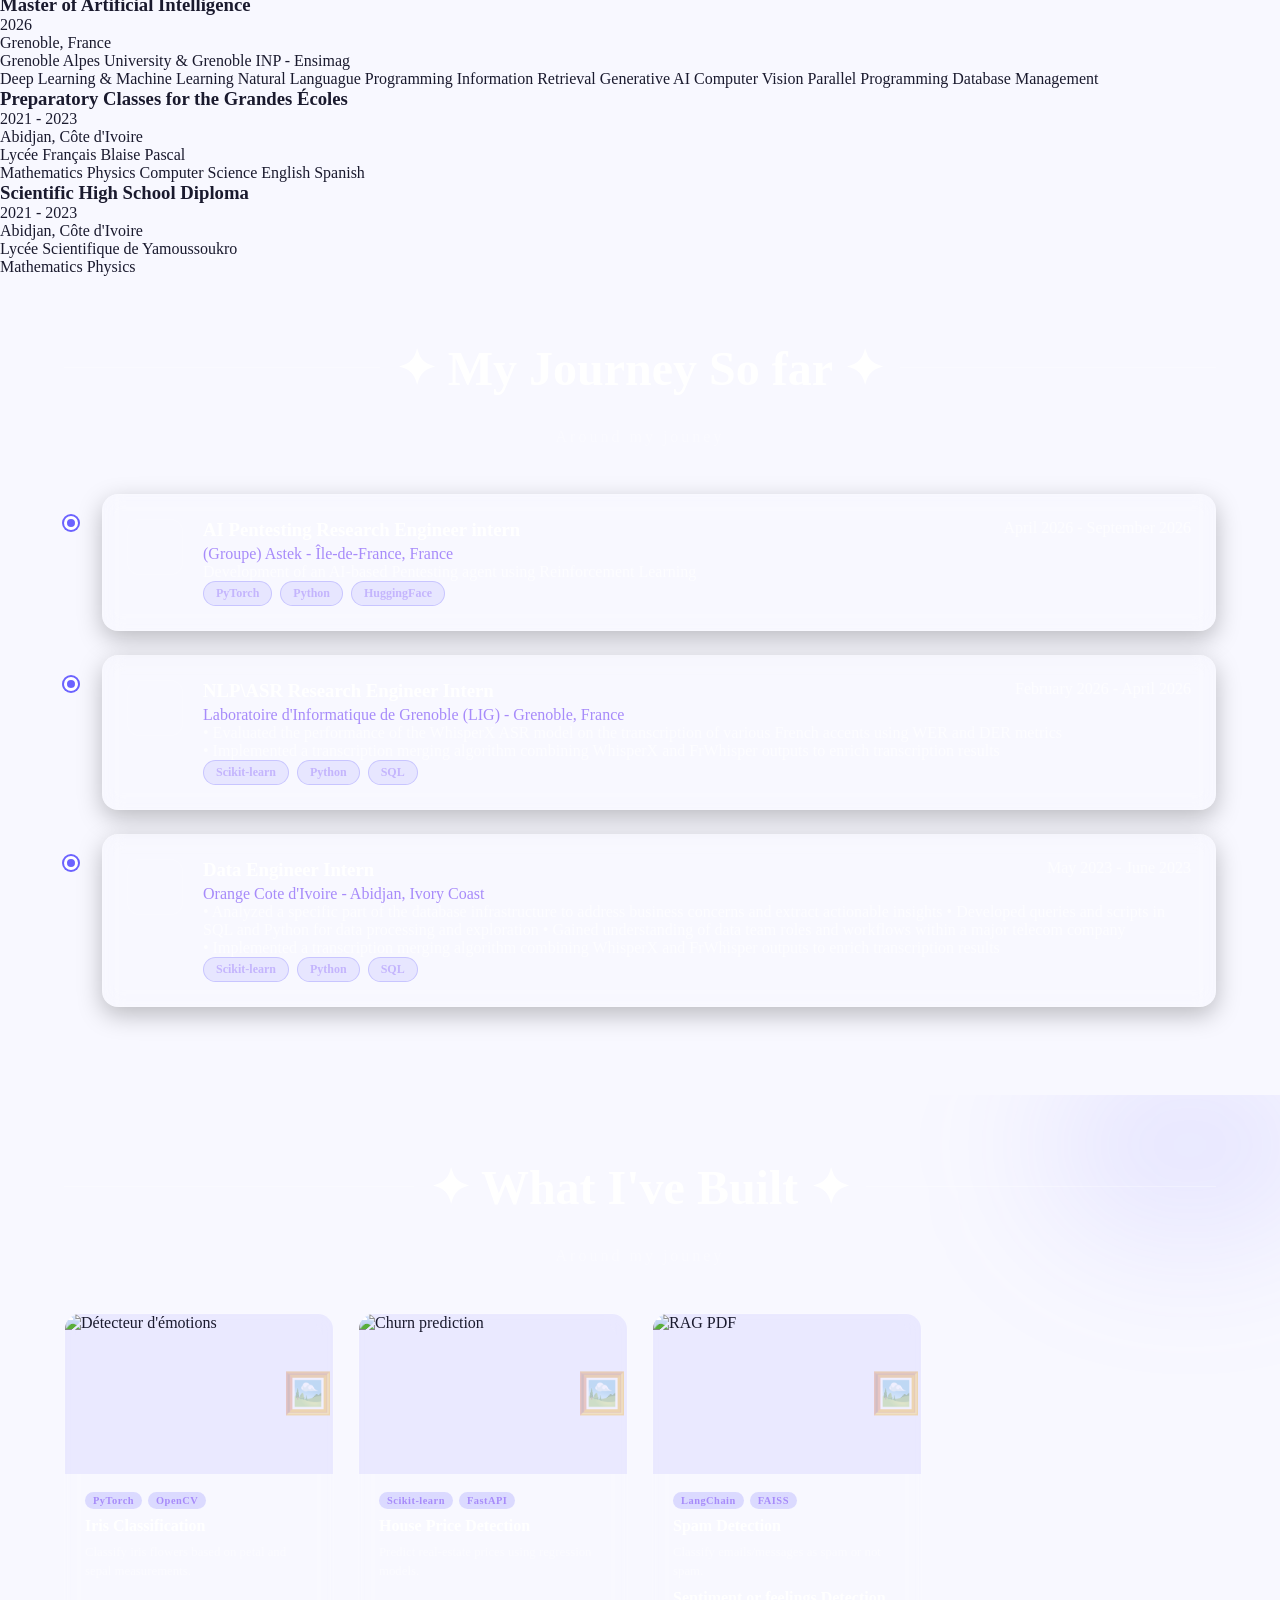
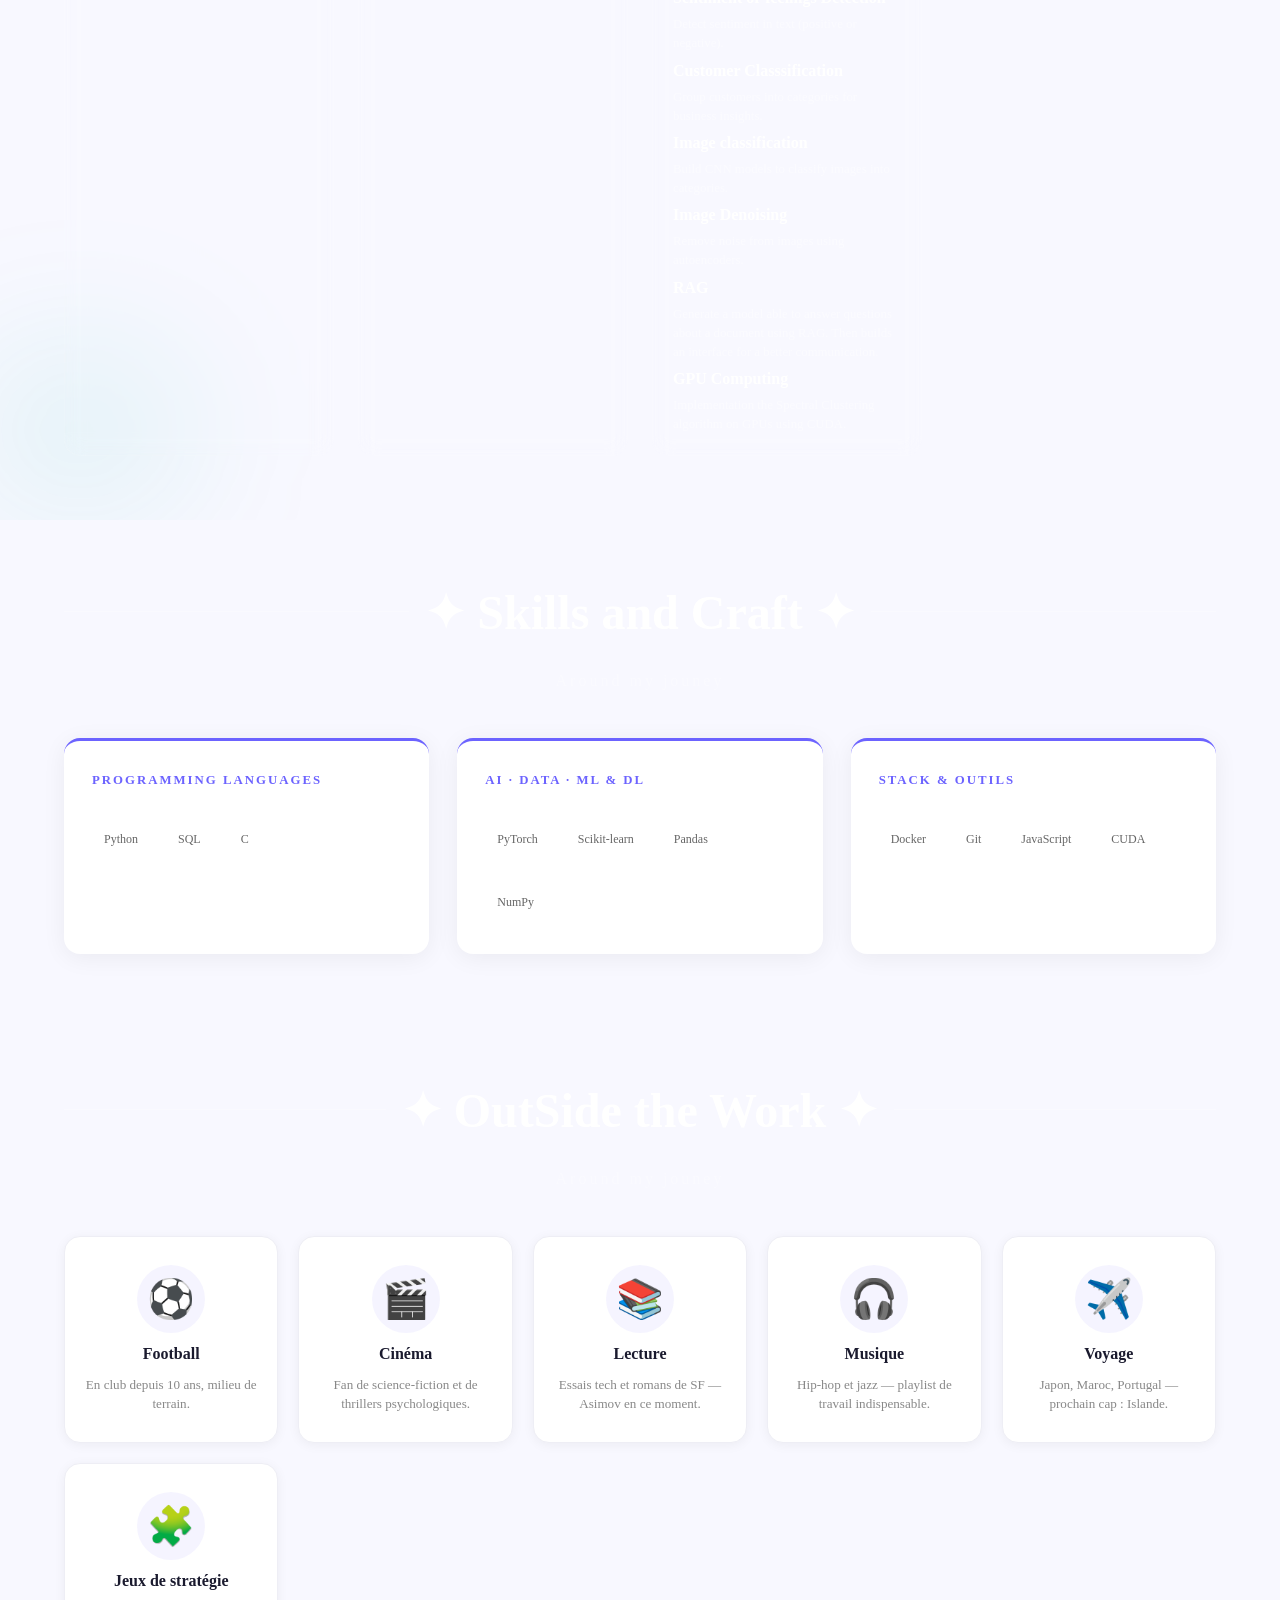
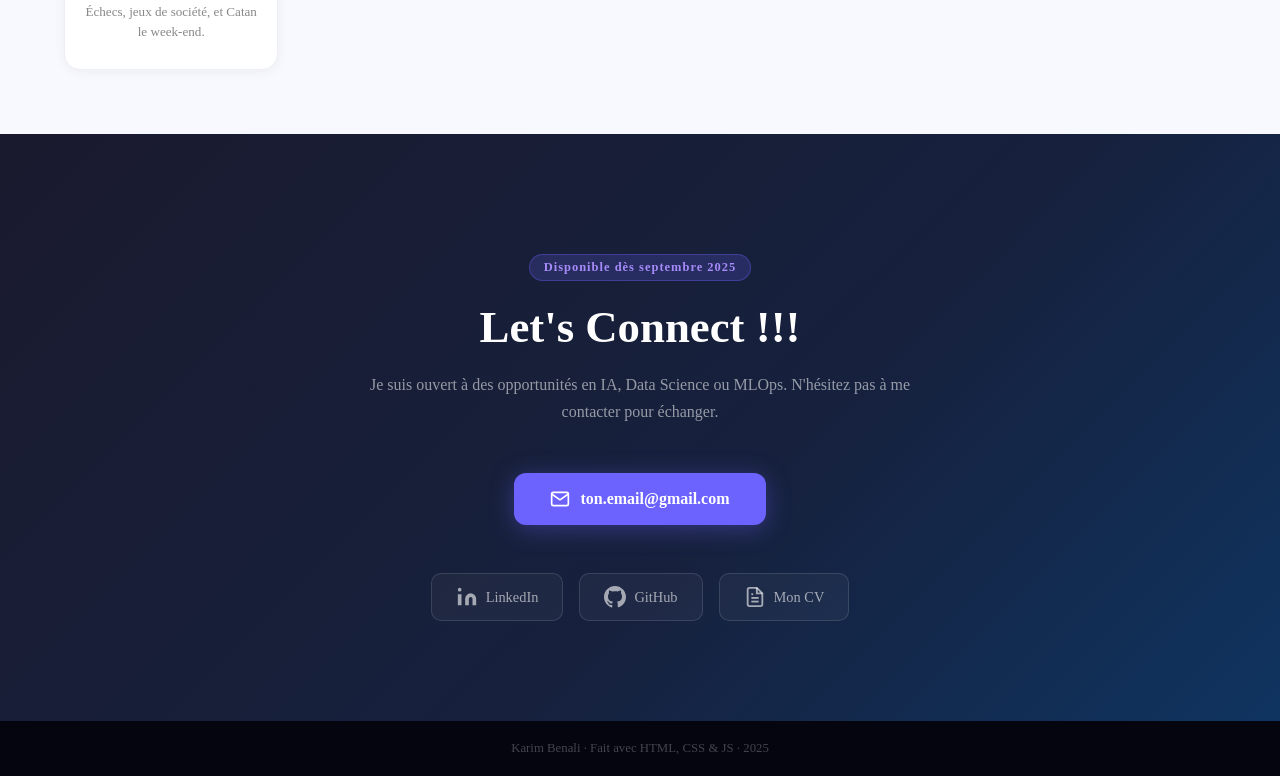
==== commit aed959be: "advancing on the true content of the page" ====
--- a/true_index.html
+++ b/true_index.html
@@ -222,65 +222,76 @@
 
 <!-- ======= EXPERIENCES SECTION ========== -->
 
-<!-- SECTION EXPÉRIENCES -->
 <section id="experiences" class="experiences">
 <div class="container">
-<h2 class="section-titre">Expériences</h2>
-<div class="timeline">
-<!-- EXPÉRIENCE LA PLUS RÉCENTE -->
-<div class="timeline-item">
-<!-- Côté gauche : logo + ligne -->
-<div class="timeline-gauche">
-<div class="logo-entreprise">
-<img src="https://logo.clearbit.com/google.com"
-alt="Google"
+<h2 class="section-titre dark">
+<span class="line"></span>
+✦ My Journey So far ✦
+<span class="line"></span></h2>
+
+<div class="section-sous-titre">
+<span class="line"></span>
+Around my jouney
+<span calss="line"></span>
+</div>
+<div class="exp-timeline">
+<!-- ① EXPÉRIENCE 1 -->
+<div class="exp-item">
+<!-- Marqueur sur la barre (point + trait) -->
+<div class="exp-marqueur">
+<div class="exp-point"></div>
+<div class="exp-trait"></div>
+</div>
+<!-- La carte -->
+<div class="exp-card">
+<!-- Logo à gauche -->
+<div class="exp-logo">
+<img src="https://www.google.com/url?sa=t&source=web&rct=j&url=https%3A%2F%2Ffr.wikipedia.org%2Fwiki%2FFichier%3ALogo_astek.png&ved=0CBYQjRxqFwoTCLCUmpimiZUDFQAAAAAdAAAAABA2&opi=89978449"
+alt="Astek"
 onerror="this.style.display='none'">
 </div>
-<div class="timeline-ligne"></div>
-</div>
-<!-- Côté droit : toutes les infos -->
-<div class="timeline-contenu">
+<!-- Contenu à droite -->
+<div class="exp-contenu">
 <div class="exp-header">
-<div>
-<h3 class="exp-poste">Stagiaire Data Scientist</h3>
-<p class="exp-entreprise">Google DeepMind · Paris, France</p>
-</div>
-<span class="exp-date">Fév 2025 – Juil 2025</span>
-</div>
-<p class="exp-description">
-Développement d'un pipeline de fine-tuning pour des LLMs
-sur données médicales. Réduction du temps d'inférence de 30%.
+<h3 class="exp-poste">AI Pentesting Research Engineer intern</h3>
+<span class="exp-date">April 2026 - September 2026</span>
+</div>
+<p class="exp-entreprise">(Groupe) Astek - Île-de-France, France</p>
+<p class="exp-desc">
+Development of an AI-based Pentesting agent using Reinforcement Learning
 </p>
 <div class="exp-tags">
 <span class="exp-tag">PyTorch</span>
 <span class="exp-tag">Python</span>
 <span class="exp-tag">HuggingFace</span>
-<span class="exp-tag">Docker</span>
-</div>
-</div>
-</div>
-<!-- EXPÉRIENCE PRÉCÉDENTE  -->
-<div class="timeline-item">
-<div class="timeline-gauche">
-<div class="logo-entreprise">
-<img src="https://logo.clearbit.com/airbus.com"
-alt="Airbus"
-onerror="this.style.display='none'">
-</div>
-<div class="timeline-ligne"></div>
-</div>
-<div class="timeline-contenu">
+</div>
+</div>
+</div><!-- fin .exp-card -->
+</div><!-- fin .exp-item -->
+
+<!-- EXPÉRIENCE 2 -->
+<div class="exp-item">
+<div class="exp-marqueur">
+<div class="exp-point"></div>
+<div class="exp-trait"></div>
+</div>
+<div class="exp-card">
+<div class="exp-logo">
+<img src="https://www.google.com/url?sa=t&source=web&rct=j&url=https%3A%2F%2Fwww.liglab.fr%2Ffr&ved=0CBYQjRxqFwoTCICX3LumiZUDFQAAAAAdAAAAABAF&opi=89978449" alt="LIG" onerror="this.style.display='none'">
+</div>
+<div class="exp-contenu">
 <div class="exp-header">
-<div>
-<h3 class="exp-poste">Stagiaire Machine Learning</h3>
-<p class="exp-entreprise">Airbus · Toulouse, France</p>
-</div>
-<span class="exp-date">Juin 2024 – Août 2024</span>
-</div>
-<p class="exp-description">
-Entraînement de modèles de détection d'anomalies sur
-données de capteurs industriels avec Scikit-learn.
+<h3 class="exp-poste">NLP\ASR Research Engineer Intern</h3>
+<span class="exp-date">February 2026 - April 2026</span>
+</div>
+<p class="exp-entreprise">Laboratoire d'Informatique de Grenoble (LIG) - Grenoble, France</p>
+<p class="exp-desc">
+• Evaluated the performance of the WhisperX ASR model on the transcription of various French accents using WER and DER metrics
 </p>
+<p class="exp-desc">
+• Implemented a transcription merging algorithm combining WhisperX and FrWhisper outputs to enrich transcription results
+</p>
+
 <div class="exp-tags">
 <span class="exp-tag">Scikit-learn</span>
 <span class="exp-tag">Python</span>
@@ -288,92 +299,136 @@
 </div>
 </div>
 </div>
-</div><!-- fin .timeline -->
+</div>
+</div><!-- fin .exp-timeline -->
+
+<!-- EXPERIENCE 3 -->
+<div class="exp-item">
+<div class="exp-marqueur">
+<div class="exp-point"></div>
+<div class="exp-trait"></div>
+</div>
+<div class="exp-card">
+<div class="exp-logo">
+<img src="https://www.google.com/url?sa=t&source=web&rct=j&url=https%3A%2F%2Ffr.wikipedia.org%2Fwiki%2FFichier%3AOrange_logo.svg&ved=0CBcQjRxqFwoTCLipwt2niZUDFQAAAAAdAAAAABA4&opi=89978449" alt="Orange" onerror="this.style.display='none'">
+</div>
+<div class="exp-contenu">
+<div class="exp-header">
+<h3 class="exp-poste">Data Engineer Intern</h3>
+<span class="exp-date">May 2023 - June 2023</span>
+</div>
+<p class="exp-entreprise">Orange Cote d'Ivoire - Abidjan, Ivory Coast</p>
+<p class="exp-desc">
+• Analyzed a specific part of the database infrastructure to address business concerns and extract actionable insights
+• Developed queries and scripts in SQL and Python for data processing and exploration
+• Gained understanding of data team roles and workflows within a major telecom company
+</p>
+<p class="exp-desc">
+• Implemented a transcription merging algorithm combining WhisperX and FrWhisper outputs to enrich transcription results
+</p>
+
+<div class="exp-tags">
+<span class="exp-tag">Scikit-learn</span>
+<span class="exp-tag">Python</span>
+<span class="exp-tag">SQL</span>
+</div>
+</div>
+</div>
+</div>
+</div>
+
+
 </div>
 </section>
 
+
 <!-- ============ PROJECT SECTION ============== -->
-
+<!-- SECTION PROJETS -->
 <section id="projets" class="projets">
+<!-- Étoiles et nébuleuses (même système que Formation) -->
+<div class="formation-etoiles" id="etoiles-projets"></div>
+<div class="nebuleuse" style="width:300px;height:200px;background:rgba(108,99,255,0.12);top:-50px;right:-60px"></div>
+<div class="nebuleuse" style="width:240px;height:180px;background:rgba(20,184,166,0.09);bottom:0;left:-40px"></div>
 <div class="container">
-<h2 class="section-titre">Projets</h2>
-<div class="projets-grille">
-<!-- PROJET PRINCIPAL (grande carte) -->
-<div class="projet-carte projet-featured">
-<div class="projet-top">
-<span class="projet-badge">⭐ Projet phare</span>
-<div class="projet-liens">
+<h2 class="section-titre dark">
+<span class="line"></span>
+✦ What I've Built ✦
+<span class="line"></span>
+</h2>
+
+<div class="section-sous-titre">
+<span class="line"></span>
+Around my jouney
+<span calss="line"></span>
+</div>
+
+<div class="projets-galaxy-grille">
+<!-- ① PROJET — copie ce bloc pour en ajouter -->
 <a href="https://github.com/tonpseudo/projet1"
-target="_blank" class="lien-icone" title="Voir sur GitHub">
-
-<!-- Icône GitHub SVG -->
-<svg viewBox="0 0 24 24" width="20" fill="currentColor">
-<path d="M12 0C5.37 0 0 5.37 0 12c0 5.3 3.44 9.8 8.2 11.38.6.11.82-.26.82-.58v-2.17c-3.34.73-4.04-1.61-4.04-1.61-.55-1.39-1.34-1.76-1.34-1.76-1.09-.74.08-.73.08-.73 1.2.09 1.84 1.24 1.84 1.24 1.07 1.83 2.8 1.3 3.49 1 .1-.78.42-1.31.76-1.61-2.67-.3-5.47-1.33-5.47-5.93 0-1.31.47-2.38 1.24-3.22-.13-.3-.54-1.52.12-3.18 0 0 1.01-.32 3.3 1.23a11.5 11.5 0 0 1 3-.4c1.02 0 2.04.13 3 .4 2.28-1.55 3.3-1.23 3.3-1.23.66 1.66.25 2.88.12 3.18.77.84 1.24 1.91 1.24 3.22 0 4.61-2.81 5.63-5.48 5.92.43.37.81 1.1.81 2.22v3.29c0 .32.22.7.83.58C20.57 21.8 24 17.3 24 12c0-6.63-5.37-12-12-12z"/>
-</svg>
-</a>
-<a href="#" target="_blank" class="lien-icone" title="Voir la démo">
-<svg viewBox="0 0 24 24" width="20" fill="none" stroke="currentColor" stroke-width="2">
-<path d="M18 13v6a2 2 0 0 1-2 2H5a2 2 0 0 1-2-2V8a2 2 0 0 1 2-2h6M15 3h6v6M10 14L21 3"/>
-</svg>
-</a>
-</div>
-</div>
-<h3 class="projet-titre">Détecteur d'émotions en temps réel</h3>
-<p class="projet-desc">
-Modèle CNN entraîné sur FER-2013 pour classifier 7 émotions
-depuis un flux webcam. Précision de 68% sur le jeu de test.
-</p>
+target="_blank"
+class="projet-card">
+<div class="projet-image">
+<img src="images/projet1.png"
+alt="Détecteur d'émotions"
+onerror="this.parentElement.classList.add('no-img')">
+</div>
+<div class="projet-info">
 <div class="projet-tags">
-<span class="projet-tag">PyTorch</span>
-<span class="projet-tag">OpenCV</span>
-<span class="projet-tag">Python</span>
-</div>
-</div>
-
-<!-- PROJET NORMAL -->
-<div class="projet-carte">
-<div class="projet-top">
-<span class="projet-badge badge-data">Data</span>
-<div class="projet-liens">
-<a href="https://github.com/tonpseudo/projet2" target="_blank" class="lien-icone">
-<svg viewBox="0 0 24 24" width="20" fill="currentColor"><path d="M12 0C5.37 0 0 5.37 0 12c0 5.3 3.44 9.8 8.2 11.38.6.11.82-.26.82-.58v-2.17c-3.34.73-4.04-1.61-4.04-1.61-.55-1.39-1.34-1.76-1.34-1.76-1.09-.74.08-.73.08-.73 1.2.09 1.84 1.24 1.84 1.24 1.07 1.83 2.8 1.3 3.49 1 .1-.78.42-1.31.76-1.61-2.67-.3-5.47-1.33-5.47-5.93 0-1.31.47-2.38 1.24-3.22-.13-.3-.54-1.52.12-3.18 0 0 1.01-.32 3.3 1.23a11.5 11.5 0 0 1 3-.4c1.02 0 2.04.13 3 .4 2.28-1.55 3.3-1.23 3.3-1.23.66 1.66.25 2.88.12 3.18.77.84 1.24 1.91 1.24 3.22 0 4.61-2.81 5.63-5.48 5.92.43.37.81 1.1.81 2.22v3.29c0 .32.22.7.83.58C20.57 21.8 24 17.3 24 12c0-6.63-5.37-12-12-12z"/></svg>
-</a>
-</div>
-</div>
-<h3 class="projet-titre">Prédiction de churn clients</h3>
-<p class="projet-desc">
-Pipeline complet : EDA, feature engineering, entraînement
-XGBoost/Random Forest, et API de prédiction avec FastAPI.
-</p>
-<div class="projet-tags">
-<span class="projet-tag">Scikit-learn</span>
-<span class="projet-tag">FastAPI</span>
-<span class="projet-tag">Pandas</span>
-</div>
-</div>
-
-<!-- PROJET NORMAL  -->
-<div class="projet-carte">
-<div class="projet-top">
-<span class="projet-badge badge-ml">ML</span>
-<div class="projet-liens">
-<a href="https://github.com/tonpseudo/projet3" target="_blank" class="lien-icone">
-<svg viewBox="0 0 24 24" width="20" fill="currentColor"><path d="M12 0C5.37 0 0 5.37 0 12c0 5.3 3.44 9.8 8.2 11.38.6.11.82-.26.82-.58v-2.17c-3.34.73-4.04-1.61-4.04-1.61-.55-1.39-1.34-1.76-1.34-1.76-1.09-.74.08-.73.08-.73 1.2.09 1.84 1.24 1.84 1.24 1.07 1.83 2.8 1.3 3.49 1 .1-.78.42-1.31.76-1.61-2.67-.3-5.47-1.33-5.47-5.93 0-1.31.47-2.38 1.24-3.22-.13-.3-.54-1.52.12-3.18 0 0 1.01-.32 3.3 1.23a11.5 11.5 0 0 1 3-.4c1.02 0 2.04.13 3 .4 2.28-1.55 3.3-1.23 3.3-1.23.66 1.66.25 2.88.12 3.18.77.84 1.24 1.91 1.24 3.22 0 4.61-2.81 5.63-5.48 5.92.43.37.81 1.1.81 2.22v3.29c0 .32.22.7.83.58C20.57 21.8 24 17.3 24 12c0-6.63-5.37-12-12-12z"/></svg>
-</a>
-</div>
-</div>
-<h3 class="projet-titre">RAG sur documents PDF</h3>
-<p class="projet-desc">
-Système de questions-réponses sur corpus de documents
-via embeddings + FAISS + LLM via l'API Claude.
-</p>
-<div class="projet-tags">
-<span class="projet-tag">LangChain</span>
-<span class="projet-tag">FAISS</span>
-<span class="projet-tag">Python</span>
-</div>
-</div>
-</div><!-- fin .projets-grille -->
+<span>PyTorch</span>
+<span>OpenCV</span>
+</div>
+<h3 class="projet-nom">Iris Classification</h3>
+<p class="projet-phrase">Classify iris flowers based on petal and sepal measurements.</p>
+</div>
+</a>
+
+<a href="https://github.com/tonpseudo/projet2" target="_blank" class="projet-card">
+<div class="projet-image">
+<img src="images/projet2.png" alt="Churn prediction" onerror="this.parentElement.classList.add('no-img')">
+</div>
+<div class="projet-info">
+<div class="projet-tags"><span>Scikit-learn</span><span>FastAPI</span></div>
+<h3 class="projet-nom">House Price Detection</h3>
+<p class="projet-phrase">Predict real-estate prices using regression models.</p>
+</div>
+</a>
+
+<a href="https://github.com/tonpseudo/projet3" target="_blank" class="projet-card">
+<div class="projet-image">
+<img src="images/projet3.png" alt="RAG PDF" onerror="this.parentElement.classList.add('no-img')">
+</div>
+<div class="projet-info">
+<div class="projet-tags"><span>LangChain</span><span>FAISS</span></div>
+<h3 class="projet-nom">Spam Detection</h3>
+<p class="projet-phrase">Classify emails/messages as spam or not spam.</p>
+
+
+<h3 class="projet-nom">Sentiment or feelings Detection</h3>
+<p class="projet-phrase">Detect sentiment in text (positive or negative).</p>
+
+
+<h3 class="projet-nom">Customer Classsification</h3>
+<p class="projet-phrase">Group customers into categories for business insights.</p>
+
+
+<h3 class="projet-nom">Image classification</h3>
+<p class="projet-phrase">Build CNN models to classify images into categories.</p>
+
+
+<h3 class="projet-nom">Image Denoising</h3>
+<p class="projet-phrase">Remove noise from images using autoencoders.</p>
+
+
+<h3 class="projet-nom">RAG</h3>
+<p class="projet-phrase">Generate a model able to answer questions about a document using RAG. Then builds an interface for a better communication.</p>
+
+
+<h3 class="projet-nom">GPU Computing</h3>
+<p class="projet-phrase">Implementation the Spectral Clustering algorithm on GPUs using CUDA.</p>
+
+</div>
+</a>
+</div><!-- fin .projets-galaxy-grille -->
 </div>
 </section>
 
@@ -381,7 +436,19 @@
 
 <section id="competences" class="competences">
 <div class="container">
-<h2 class="section-titre">Compétences</h2>
+<h2 class="section-titre dark">
+<span class="line"></span>
+✦ Skills and Craft ✦
+<span class="line"></span>
+</h2>
+
+<div class="section-sous-titre">
+<span class="line"></span>
+Around my jouney
+<span calss="line"></span>
+</div>
+
+
 <div class="comp-grille">
 
   <!-- PROGRAMMING LANGUAGES -->
@@ -453,8 +520,112 @@
 </section>
 
 <!-- ========= HOBBIES SECTION ======== -->
+<!-- SECTION HOBBIES -->
+<section id="hobbies" class="hobbies">
+<div class="container">
+<h2 class="section-titre dark">
+<span class="line"></span>
+✦ OutSide the Work ✦
+<span class="line"></span>
+</h2>
+
+<div class="section-sous-titre">
+<span class="line"></span>
+Around my jouney
+<span calss="line"></span>
+</div>
+
+
+<div class="hobbies-grille">
+<!-- Copie ce bloc pour ajouter un hobby -->
+<div class="hobby-card">
+<div class="hobby-emoji">⚽</div>
+<h3 class="hobby-nom">Football</h3>
+<p class="hobby-desc">En club depuis 10 ans, milieu de terrain.</p>
+</div>
+<div class="hobby-card">
+<div class="hobby-emoji">🎬</div>
+<h3 class="hobby-nom">Cinéma</h3>
+<p class="hobby-desc">Fan de science-fiction et de thrillers psychologiques.</p>
+</div>
+<div class="hobby-card">
+<div class="hobby-emoji">📚</div>
+<h3 class="hobby-nom">Lecture</h3>
+<p class="hobby-desc">Essais tech et romans de SF — Asimov en ce moment.</p>
+</div>
+<div class="hobby-card">
+<div class="hobby-emoji">🎧</div>
+<h3 class="hobby-nom">Musique</h3>
+<p class="hobby-desc">Hip-hop et jazz — playlist de travail indispensable.</p>
+</div>
+<div class="hobby-card">
+<div class="hobby-emoji">✈️</div>
+<h3 class="hobby-nom">Voyage</h3>
+<p class="hobby-desc">Japon, Maroc, Portugal — prochain cap : Islande.</p>
+</div>
+<div class="hobby-card">
+<div class="hobby-emoji">🧩</div>
+<h3 class="hobby-nom">Jeux de stratégie</h3>
+<p class="hobby-desc">Échecs, jeux de société, et Catan le week-end.</p>
+</div>
+</div><!-- fin .hobbies-grille -->
+</div>
+</section>
+
+</div>
 
 <!-- ============= CONTACT SECTION ========== -->
+<!-- SECTION CONTACT -->
+<section id="contact" class="contact">
+<div class="container">
+<!-- Texte d'accroche -->
+<div class="contact-accroche">
+<p class="contact-label">Disponible dès septembre 2025</p>
+<h2 class="contact-titre">Let's Connect !!!</h2>
+<p class="contact-desc">
+Je suis ouvert à des opportunités en IA, Data Science ou MLOps.
+N'hésitez pas à me contacter pour échanger.
+</p>
+</div>
+<!-- Bouton email principal -->
+<a href="mailto:ton.email@gmail.com" class="contact-btn">
+<svg viewBox="0 0 24 24" width="20" fill="none" stroke="currentColor" stroke-width="2">
+<path d="M4 4h16c1.1 0 2 .9 2 2v12c0 1.1-.9 2-2 2H4c-1.1 0-2-.9-2-2V6c0-1.1.9-2 2-2z"/>
+<polyline points="22,6 12,13 2,6"/>
+</svg>
+ton.email@gmail.com
+</a>
+<!-- Liens sociaux -->
+<div class="contact-liens">
+<!-- LinkedIn -->
+<a href="https://linkedin.com/in/tonprofil" target="_blank" class="contact-lien">
+<svg viewBox="0 0 24 24" width="22" fill="currentColor">
+<path d="M16 8a6 6 0 0 1 6 6v7h-4v-7a2 2 0 0 0-2-2 2 2 0 0 0-2 2v7h-4v-7a6 6 0 0 1 6-6zM2 9h4v12H2z M4 6a2 2 0 1 0 0-4 2 2 0 0 0 0 4z"/>
+</svg>
+LinkedIn</a>
+<!-- GitHub -->
+<a href="https://github.com/tonpseudo" target="_blank" class="contact-lien">
+<svg viewBox="0 0 24 24" width="22" fill="currentColor">
+<path d="M12 0C5.37 0 0 5.37 0 12c0 5.3 3.44 9.8 8.2 11.38.6.11.82-.26.82-.58v-2.17c-3.34.73-4.04-1.61-4.04-1.61-.55-1.39-1.34-1.76-1.34-1.76-1.09-.74.08-.73.08-.73 1.2.09 1.84 1.24 1.84 1.24 1.07 1.83 2.8 1.3 3.49 1 .1-.78.42-1.31.76-1.61-2.67-.3-5.47-1.33-5.47-5.93 0-1.31.47-2.38 1.24-3.22-.13-.3-.54-1.52.12-3.18 0 0 1.01-.32 3.3 1.23a11.5 11.5 0 0 1 3-.4c1.02 0 2.04.13 3 .4 2.28-1.55 3.3-1.23 3.3-1.23.66 1.66.25 2.88.12 3.18.77.84 1.24 1.91 1.24 3.22 0 4.61-2.81 5.63-5.48 5.92.43.37.81 1.1.81 2.22v3.29c0 .32.22.7.83.58C20.57 21.8 24 17.3 24 12c0-6.63-5.37-12-12-12z"/>
+</svg>
+GitHub</a>
+<!-- CV -->
+<a href="cv.pdf" target="_blank" class="contact-lien">
+<svg viewBox="0 0 24 24" width="22" fill="none" stroke="currentColor" stroke-width="2">
+<path d="M14 2H6a2 2 0 0 0-2 2v16a2 2 0 0 0 2 2h12a2 2 0 0 0 2-2V8z"/>
+<polyline points="14 2 14 8 20 8"/>
+<line x1="16" y1="13" x2="8" y2="13"/>
+<line x1="16" y1="17" x2="8" y2="17"/>
+<polyline points="10 9 9 9 8 9"/>
+</svg>
+Mon CV</a>
+</div>
+</div>
+</section>
+<!-- FOOTER -->
+<footer class="footer">
+Karim Benali · Fait avec HTML, CSS & JS · 2025
+</footer>
 
 <script src="script.js"></script>
 </body>
--- a/styles/style.css
+++ b/styles/style.css
@@ -110,6 +110,10 @@
   --font-title: 'Space Grotesk', sans-serif;
 }
 
+.sections-wrapper {
+  background: radial-gradient(ellipse at 30% 40%,#2a3f8f 0%,#1a1f4f 50%,#0b0d1f 100%);
+}
+
 
 /* === RESET DE BASE === */
 * {
@@ -448,22 +452,62 @@
 
 /* === FORMATION SECTION === */
 .formation {
-  padding:    3vw 0;
-  background: radial-gradient(ellipse at 30% 40%, #0d1b4b 0%, #050510 60%, #000008 100%);
+  padding:    4rem 0.5rem;
+  /* background: radial-gradient(ellipse at 30% 40%,#2a3f8f 0%,#1a1f4f 50%,#0b0d1f 100%); */
   position:   relative;   /* contexte pour les enfants absolute */
   overflow:   hidden;     /* coupe les nébuleuses qui débordent */
 }
 /* Le titre devient blanc sur fond sombre */
-.formation-titre {
+/* .formation-titre {
   color: #ffffff;
   font-size: 3rem;
-}
-.formation-sous-titre {
+  display: flex;
+  align-items: center;
+  justify-content: center;
+  gap: 1rem;
+  margin-bottom: 2rem;
+} */
+.section-titre {
+  display: flex;
+  align-items: center;
+  text-align: center;
+  width: 100%;
+  color: #ffffff;
+  font-size: 3rem;
+  justify-content: center;
+  gap: 1rem;
+  margin-bottom: 2rem;
+}
+
+.section-titre .line {
+  flex: 1;
+  height: 1px;
+  max-width: 30vw;
+  /* background: rgba(255,255,255,0.3); */
+}
+/* .section-titre {
+  border: 2px solid red;
+}
+
+.section-titre .line {
+  border: 2px solid blue;
+} */
+
+.section-titre.dark .line{
+    background: rgba(255,255,255,0.3);
+}
+
+.section-titre.light .line{
+
+    background: rgba(0,0,0,0.2);
+}
+.section-sous-titre {
   color:          rgba(255,255,255,0.35);
-  font-size:      0.8rem;
+  font-size:      1rem;
   letter-spacing: 3px;
-  text-transform: uppercase;
+  /* text-transform: uppercase; */
   margin-bottom:  48px;
+  text-align: center;
 }
 /* Conteneur des étoiles (rempli par JS) */
 .formation-etoiles {
@@ -519,7 +563,7 @@
 }
 /* Carte de base — effet verre (glassmorphisme) */
 .formation-carte {
-  background:      rgba(255,255,255,0.05);
+  background:      rgba(255, 255, 255, 0.171);
   border:          1px solid rgba(255,255,255,0.10);
   border-radius:   20px;
   padding:         28px;
@@ -527,6 +571,10 @@
   position:        relative;
   overflow:        hidden;
   transition:      transform 0.3s ease, box-shadow 0.3s ease, border-color 0.3s ease;
+  display: flex;
+  justify-content: space-between;
+  align-items: center;
+  gap: 30px;
 }
 /* Halo coloré en coin de chaque carte */
 .formation-carte::before {
@@ -538,17 +586,23 @@
   filter:    blur(40px);
   opacity:   0.35;
   transition: opacity 0.3s ease;
+
 }
 .formation-carte:hover {
   transform:    translateY(-10px) scale(1.02);
-  border-color: rgba(255,255,255,0.25);
+  border-color: rgba(235, 220, 10, 0.918);
   box-shadow:   0 24px 60px rgba(0,0,0,0.4);
 }
 .formation-carte:hover::before { opacity: 0.65; }
+
+.formation-content {
+  flex : 1;
+}
 /* Couleurs des halos par variante */
 .fc-violet::before { background: #6C63FF; }
 .fc-teal::before   { background: #14b8a6; }
 .fc-orange::before { background: #f97316; }
+.fc-rouge::before  { background: #cc556f; }
 /* Ligne date + point pulsant */
 .fc-annee {
   display:      flex;
@@ -564,6 +618,8 @@
 .fc-violet .fc-annee { color: #a78bfa; }
 .fc-teal   .fc-annee { color: #5eead4; }
 .fc-orange .fc-annee { color: #fb923c; }
+.fc-rouge  .fc-annee { color: #cf173f; }
+
 /* Point pulsant */
 .fc-point {
   width:         8px;
@@ -575,11 +631,13 @@
 .fc-violet .fc-point { background: #a78bfa; }
 .fc-teal   .fc-point { background: #5eead4; }
 .fc-orange .fc-point { background: #fb923c; }
+.fc-rouge  .fc-point { background: #cf173f; }
+
 @keyframes pulser {
   0%, 100% { box-shadow: 0 0 0 0   rgba(167,139,250, 0.6); }
   50%      { box-shadow: 0 0 0 6px rgba(167,139,250, 0);   }
 }
-.fc-ecole {
+.fc-diplome {
   font-size:   1.1rem;
   font-weight: 700;
   color:       #ffffff;
@@ -587,7 +645,7 @@
   position:    relative;
   z-index:     1;
 }
-.fc-diplome {
+.fc-ecole {
   font-size:     0.83rem;
   color:         rgba(255,255,255,0.55);
   margin-bottom: 18px;
@@ -624,113 +682,245 @@
   border:        1px solid rgba(255,255,255,0.10);
 }
 
+.logo-school {
+    width: 180px;      /* ajuste selon tes goûts */
+    height: auto;
+    object-fit: contain;
+    flex-shrink: 0;
+}
+
 /* === EXPERIENCE SECTION === */
+
 .experiences {
-  padding:    100px 0;
-  /* background: #ffffff; */
-}
-/* Chaque ligne de la timeline */
-.timeline-item {
-  display:  flex;
-  gap:      28px;
-  min-height: 160px;
-}
-/* Colonne gauche : logo + ligne verticale */
-.timeline-gauche {
+  padding:    4rem 4rem;
+  /* background: radial-gradient(ellipse at 30% 40%,#2a3f8f 0%,#1a1f4f 50%,#0b0d1f 100%); */
+}
+/* Colonne unique — chaque item empilé verticalement */
+.exp-timeline {
+  display:        flex;
+  flex-direction: column;
+  gap:            0;  /* pas de gap : le trait assure l'espacement */
+}
+/* Un item = marqueur (barre) + carte */
+.exp-item {
+  display:     flex;
+  gap:         24px;
+  align-items: flex-start;
+}
+/* Colonne gauche : point + trait vertical */
+.exp-marqueur {
   display:        flex;
   flex-direction: column;
   align-items:    center;
-  flex-shrink:    0;     /* ne rétrécit jamais */
-}
-/* Le carré contenant le logo */
-.logo-entreprise {
-  width:         60px;
-  height:        60px;
-  border-radius: 12px;
-  border:        2px solid #e8e8f0;
-  background:    #fff;
-  display:       flex;
-  align-items:   center;
+  flex-shrink:    0;
+  padding-top:    22px;  /* aligne le point avec le titre de la carte */
+}
+/* Le rond sur la barre */
+.exp-point {
+  width:         14px;
+  height:        14px;
+  border-radius: 50%;
+  background:    var(--couleur-principale);
+  border:        3px solid #ffffff;
+  box-shadow:    0 0 0 2px var(--couleur-principale);
+  flex-shrink:   0;
+  transition:    transform 0.3s ease;
+}
+.exp-item:hover .exp-point {
+  transform: scale(1.35);
+}
+/* Le trait qui descend sous le point */
+.exp-trait {
+  width:      2px;
+  flex:       1;          /* s'étire sur toute la hauteur restante */
+  background: linear-gradient(to bottom, #6C63FF 0%, #e8e8f0 100%);
+  margin-top: 6px;
+  border-radius: 2px;
+}
+/* Masque le trait du dernier item */
+.exp-item:last-child .exp-trait {
+  display: none;
+}
+/* La carte : logo à gauche + contenu à droite */
+.exp-card {
+  display:        flex;
+  gap:            20px;
+  align-items:    flex-start;
+
+  background:     rgba(255,255,255,0.05);
+  border:         1px solid rgba(255,255,255,0.10);
+
+  border-radius:  16px;
+  padding:        24px;
+  flex:           1;
+  margin-bottom:  24px;
+
+  backdrop-filter: blur(10px);
+
+  box-shadow:     0 8px 24px rgba(0,0,0,0.25);
+
+  transition:     transform 0.3s ease,
+                  box-shadow 0.3s ease,
+                  border-color 0.3s ease;
+}
+
+.exp-item:hover .exp-card {
+  transform:    translateY(-10px) scale(1.02);
+  border-color: rgba(235, 220, 10, 0.918);
+  box-shadow:   0 24px 60px rgba(0,0,0,0.4);
+}
+/* Logo de l'entreprise */
+.exp-logo {
+  width:           56px;
+  height:          56px;
+  border-radius:   12px;
+  border: 1px solid rgba(255,255,255,0.10);
+  background: rgba(255,255,255,0.04);
+  display:         flex;
+  align-items:     center;
   justify-content: center;
-  padding:       8px;
-  flex-shrink:   0;
-}
-.logo-entreprise img {
+  padding:         8px;
+  flex-shrink:     0;
+}
+.exp-logo img {
   width:      100%;
   height:     100%;
-  object-fit: contain;  /* garde les proportions du logo */
-}
-/* La ligne verticale entre deux logos */
-.timeline-ligne {
-  width:      2px;
-  flex:       1;          /* s'étire pour remplir l'espace restant */
-  background: linear-gradient(to bottom, #6C63FF, #e8e8f0);
-  margin-top: 8px;
-  border-radius: 2px;
-}
-/* Masquer la ligne du dernier item */
-.timeline-item:last-child .timeline-ligne {
-  display: none;
-}
-/* Colonne droite : contenu */
-.timeline-contenu {
-  padding-bottom: 40px;
-  flex:           1;  /* prend tout l'espace horizontal restant */
-}
-/* Header : poste à gauche, date à droite */
+  object-fit: contain;
+}
+/* Contenu texte */
+.exp-contenu { flex: 1; }
 .exp-header {
   display:         flex;
   justify-content: space-between;
   align-items:     flex-start;
-  margin-bottom:   12px;
   gap:             12px;
+  margin-bottom:   4px;
 }
 .exp-poste {
-  font-size:   1.1rem;
-  font-weight: 700;
-  color:       var(--couleur-texte);
-}
+  color: #ffffff;
+}
+
+.exp-date {
+  color: rgba(255,255,255,0.65);
+  background: rgba(255,255,255,0.06);
+}
+
 .exp-entreprise {
-  font-size:   0.9rem;
-  color:       var(--couleur-principale);
-  font-weight: 500;
-  margin-top:  2px;
-}
-.exp-date {
-  font-size:    0.8rem;
-  color:        #888;
-  background:   var(--couleur-fond);
-  padding:      4px 10px;
-  border-radius: 99px;
-  white-space:  nowrap;   /* ne se coupe pas en 2 lignes */
-  flex-shrink:  0;
-}
-.exp-description {
-  color:         #555;
-  font-size:     0.95rem;
-  line-height:   1.7;
-  margin-bottom: 14px;
-}
-/* Badges de compétences */
-.exp-tags {
-  display:   flex;
-  flex-wrap: wrap;
-  gap:       8px;
-}
+  color: #a78bfa;
+}
+
+.exp-desc {
+  color: rgba(255,255,255,0.65);
+}
+.exp-tags { display: flex; flex-wrap: wrap; gap: 8px; }
 .exp-tag {
-  background:    rgba(108,99,255,0.08);
-  color:         var(--couleur-principale);
+  background: rgba(108,99,255,0.12);
+  color: #c4b5fd;
+  border: 1px solid rgba(108,99,255,0.25);
   font-size:     0.75rem;
   font-weight:   600;
   padding:       4px 12px;
   border-radius: 99px;
 }
 
+/* === SECTION PROJETS (thème galaxie, cartes image) === */
+.projets {
+  padding:    4rem 4rem;
+  /* background: radial-gradient(ellipse at 70% 30%, #0a1628 0%, #050510 55%, #000008 100%); */
+  position:   relative;
+  overflow:   hidden;
+}
+.projets .container {
+  position: relative;
+  z-index:   1;
+}
+/* Grille auto — 3 cols sur desktop, 2 sur tablette, 1 sur mobile */
+.projets-galaxy-grille {
+  display:               grid;
+  grid-template-columns: repeat(auto-fill, minmax(220px, 1fr));
+  gap:                   24px;
+}
+/* La carte (c'est un <a> donc on annule le style de lien) */
+.projet-card {
+  text-decoration: none;             /* annule le soulignement du <a> */
+  color:           inherit;          /* hérite de la couleur parente */
+  display:         flex;
+  flex-direction:  column;
+  background:      rgba(255,255,255,0.04);
+  border:          1px solid rgba(255,255,255,0.09);
+  border-radius:   16px;
+  overflow:        hidden;           /* l'image ne déborde pas du border-radius */
+  backdrop-filter: blur(10px);
+  transition:      transform 0.35s ease, box-shadow 0.35s ease, border-color 0.35s ease;
+}
+.projet-card:hover {
+  transform:    translateY(-10px) scale(1.02);
+  border-color: rgba(235, 220, 10, 0.918);
+  box-shadow:   0 24px 60px rgba(0,0,0,0.4);
+}
+/* Zone image : hauteur fixe, image en cover */
+.projet-image {
+  width:    100%;
+  height:   160px;
+  background: rgba(108,99,255,0.1);  /* fond si pas d'image */
+  display:  flex;
+  align-items:     center;
+  justify-content: center;
+  overflow:        hidden;
+  position:        relative;
+}
+.projet-image img {
+  width:      100%;
+  height:     100%;
+  object-fit: cover;  /* remplit le cadre en recadrant si besoin */
+  transition:  transform 0.4s ease;
+}
+/* Zoom léger sur l'image au survol */
+.projet-card:hover .projet-image img {
+  transform: scale(1.07);
+}
+/* Placeholder si l'image est absente (classe no-img ajoutée par onerror) */
+.projet-image.no-img::after {
+  content:   "🖼️";
+  font-size: 2.5rem;
+  opacity:   0.3;
+}
+/* Zone texte sous l'image */
+.projet-info {
+  padding: 18px 20px 20px;
+  display: flex;
+  flex-direction: column;
+  gap:     8px;
+}
+.projet-tags {
+  display:   flex;
+  flex-wrap: wrap;
+  gap:       6px;
+}
+.projet-tags span {
+  font-size:     0.65rem;
+  font-weight:   700;
+  padding:       3px 8px;
+  border-radius: 99px;
+  background:    rgba(108,99,255,0.2);
+  color:         #a78bfa;
+  letter-spacing: 0.5px;
+}
+.projet-nom {
+  font-size:   1rem;
+  font-weight: 700;
+  color:       #ffffff;
+}
+.projet-phrase {
+  font-size:   0.8rem;
+  color:       rgba(255,255,255,0.45);
+  line-height: 1.5;
+}
 
 /* === COMPETENCE SECTION === */
 .competences {
-  padding:    100px 0;
-  background: var(--couleur-fond);
+  padding:    4rem 4rem;
+  /* background: var(--couleur-fond); */
 }
 /* 3 equals column for the 3 parts */
 .comp-grille {
@@ -792,3 +982,159 @@
   color:       #666;
   font-weight: 500;
 }
+
+/* === SECTION HOBBIES === */
+.hobbies {
+  padding:    4rem 4rem;
+  /* background: #f8f8ff; */
+}
+/* Grille auto : 3 cols sur desktop, 2 sur tablette, 1 sur mobile */
+.hobbies-grille {
+  display:               grid;
+  grid-template-columns: repeat(auto-fill, minmax(200px, 1fr));
+  gap:                   20px;
+}
+.hobby-card {
+  background:     #ffffff;
+  border:         1px solid #eeeef5;
+  border-radius:  16px;
+  padding:        28px 20px;
+  text-align:     center;
+  display:        flex;
+  flex-direction: column;
+  align-items:    center;
+  gap:            12px;
+  box-shadow:     0 2px 12px rgba(0,0,0,0.05);
+  transition:     transform 0.3s ease, box-shadow 0.3s ease, border-color 0.3s ease;
+  cursor:         default;
+}
+.hobby-card:hover {
+  transform:    translateY(-8px);
+  box-shadow:   0 16px 40px rgba(108,99,255,0.12);
+  border-color: rgba(108,99,255,0.3);
+}
+/* L'emoji s'agrandit dans un cercle au hover */
+.hobby-emoji {
+  font-size:     2.4rem;
+  width:         68px;
+  height:        68px;
+  border-radius: 50%;
+  background:    rgba(108,99,255,0.07);
+  display:       flex;
+  align-items:   center;
+  justify-content: center;
+  transition:    transform 0.3s ease, background 0.3s ease;
+  flex-shrink:   0;
+}
+.hobby-card:hover .hobby-emoji {
+  transform:  scale(1.15) rotate(-6deg);
+  background: rgba(108,99,255,0.14);
+}
+.hobby-nom {
+  font-size:   1rem;
+  font-weight: 700;
+  color:       var(--couleur-texte);
+}
+.hobby-desc {
+  font-size:   0.82rem;
+  color:       #888;
+  line-height: 1.5;
+}
+
+
+
+/* ======= CONTACT SECTION ====== */
+.contact {
+  padding:    120px 0 100px;
+  background: linear-gradient(135deg, #1a1a2e 0%, #16213e 60%, #0f3460 100%);
+  text-align: center;
+}
+.contact-accroche {
+  max-width:     560px;
+  margin:        0 auto 48px;
+}
+/* "Disponible dès..." — petit label au-dessus */
+.contact-label {
+  display:        inline-block;
+  background:    rgba(108,99,255,0.2);
+  color:         #a78bfa;
+  font-size:     0.78rem;
+  font-weight:   600;
+  letter-spacing: 1px;
+  padding:       5px 14px;
+  border-radius: 99px;
+  margin-bottom: 20px;
+  border:        1px solid rgba(108,99,255,0.35);
+}
+.contact-titre {
+  font-size:     2.8rem;
+  font-weight:   800;
+  color:         #ffffff;
+  margin-bottom: 16px;
+  line-height:   1.2;
+}
+.contact-desc {
+  color:       rgba(255,255,255,0.55);
+  font-size:   1rem;
+  line-height: 1.7;
+}
+/* Bouton email principal */
+.contact-btn {
+  display:         inline-flex;
+  align-items:     center;
+  gap:             10px;
+  background:      var(--couleur-principale);
+  color:           #ffffff;
+  text-decoration: none;
+  font-size:       1rem;
+  font-weight:     600;
+  padding:         16px 36px;
+  border-radius:   12px;
+  margin-bottom:   48px;
+  transition:      transform 0.3s ease, box-shadow 0.3s ease;
+  box-shadow:      0 4px 24px rgba(108,99,255,0.35);
+}
+.contact-btn:hover {
+  transform:  translateY(-3px);
+  box-shadow: 0 12px 40px rgba(108,99,255,0.5);
+}
+/* Ligne de liens secondaires */
+.contact-liens {
+  display:         flex;
+  justify-content: center;
+  gap:             16px;
+  flex-wrap:       wrap;
+}
+.contact-lien {
+  display:         inline-flex;
+  align-items:     center;
+  gap:             8px;
+  color:           rgba(255,255,255,0.6);
+  text-decoration: none;
+  font-size:       0.9rem;
+  font-weight:     500;
+  padding:         12px 24px;
+  border-radius:   10px;
+  border:          1px solid rgba(255,255,255,0.12);
+  background:      rgba(255,255,255,0.04);
+  transition:      color 0.25s ease, background 0.25s ease, border-color 0.25s ease, transform 0.25s ease;
+}
+.contact-lien:hover {
+  color:        #ffffff;
+  background:   rgba(108,99,255,0.2);
+  border-color: rgba(108,99,255,0.45);
+  transform:    translateY(-2px);
+}
+/* Footer */
+.footer {
+  background:  #050510;
+  color:       rgba(255,255,255,0.25);
+  text-align:  center;
+  font-size:   0.8rem;
+  padding:     20px;
+}
+/* Correctif scroll-padding pour la navbar fixe */
+html {
+  scroll-behavior:    smooth;  /* défilement doux entre sections */
+  scroll-padding-top: 80px;   /* évite que la navbar masque le titre */
+}
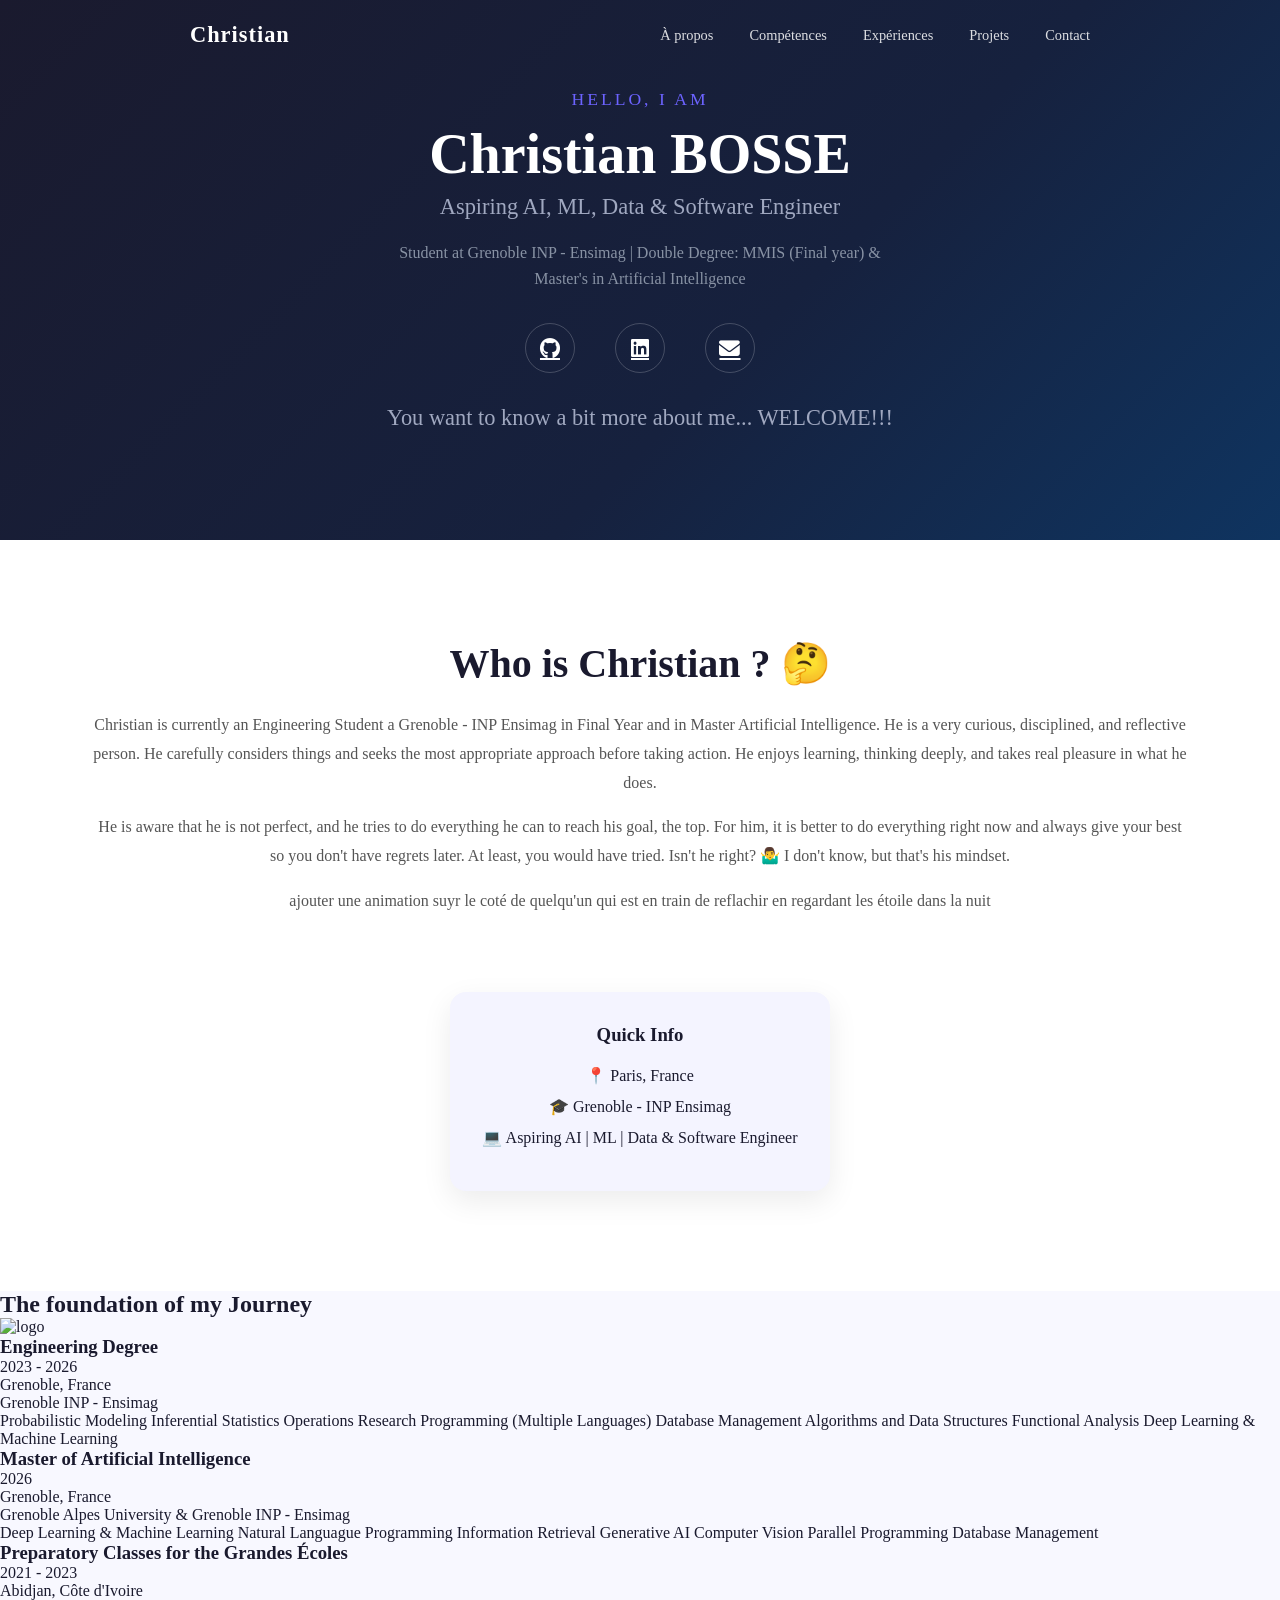
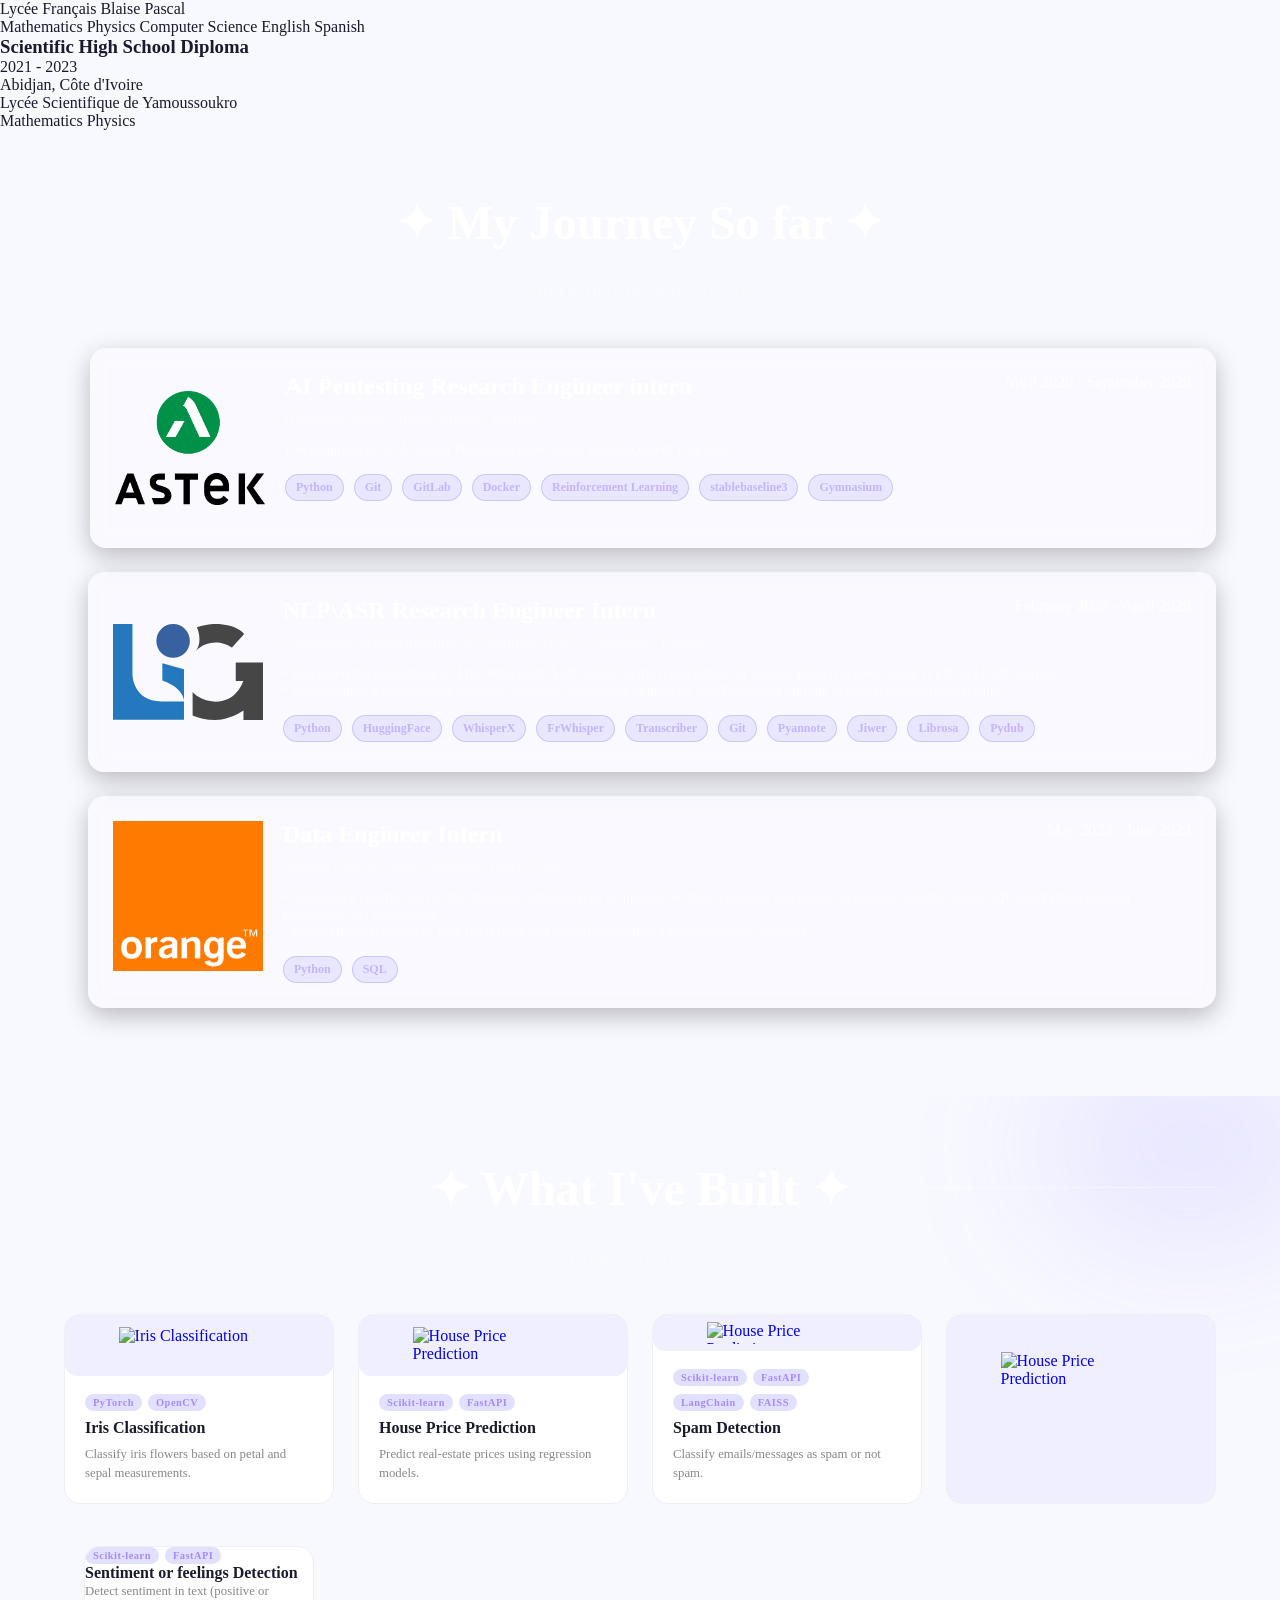
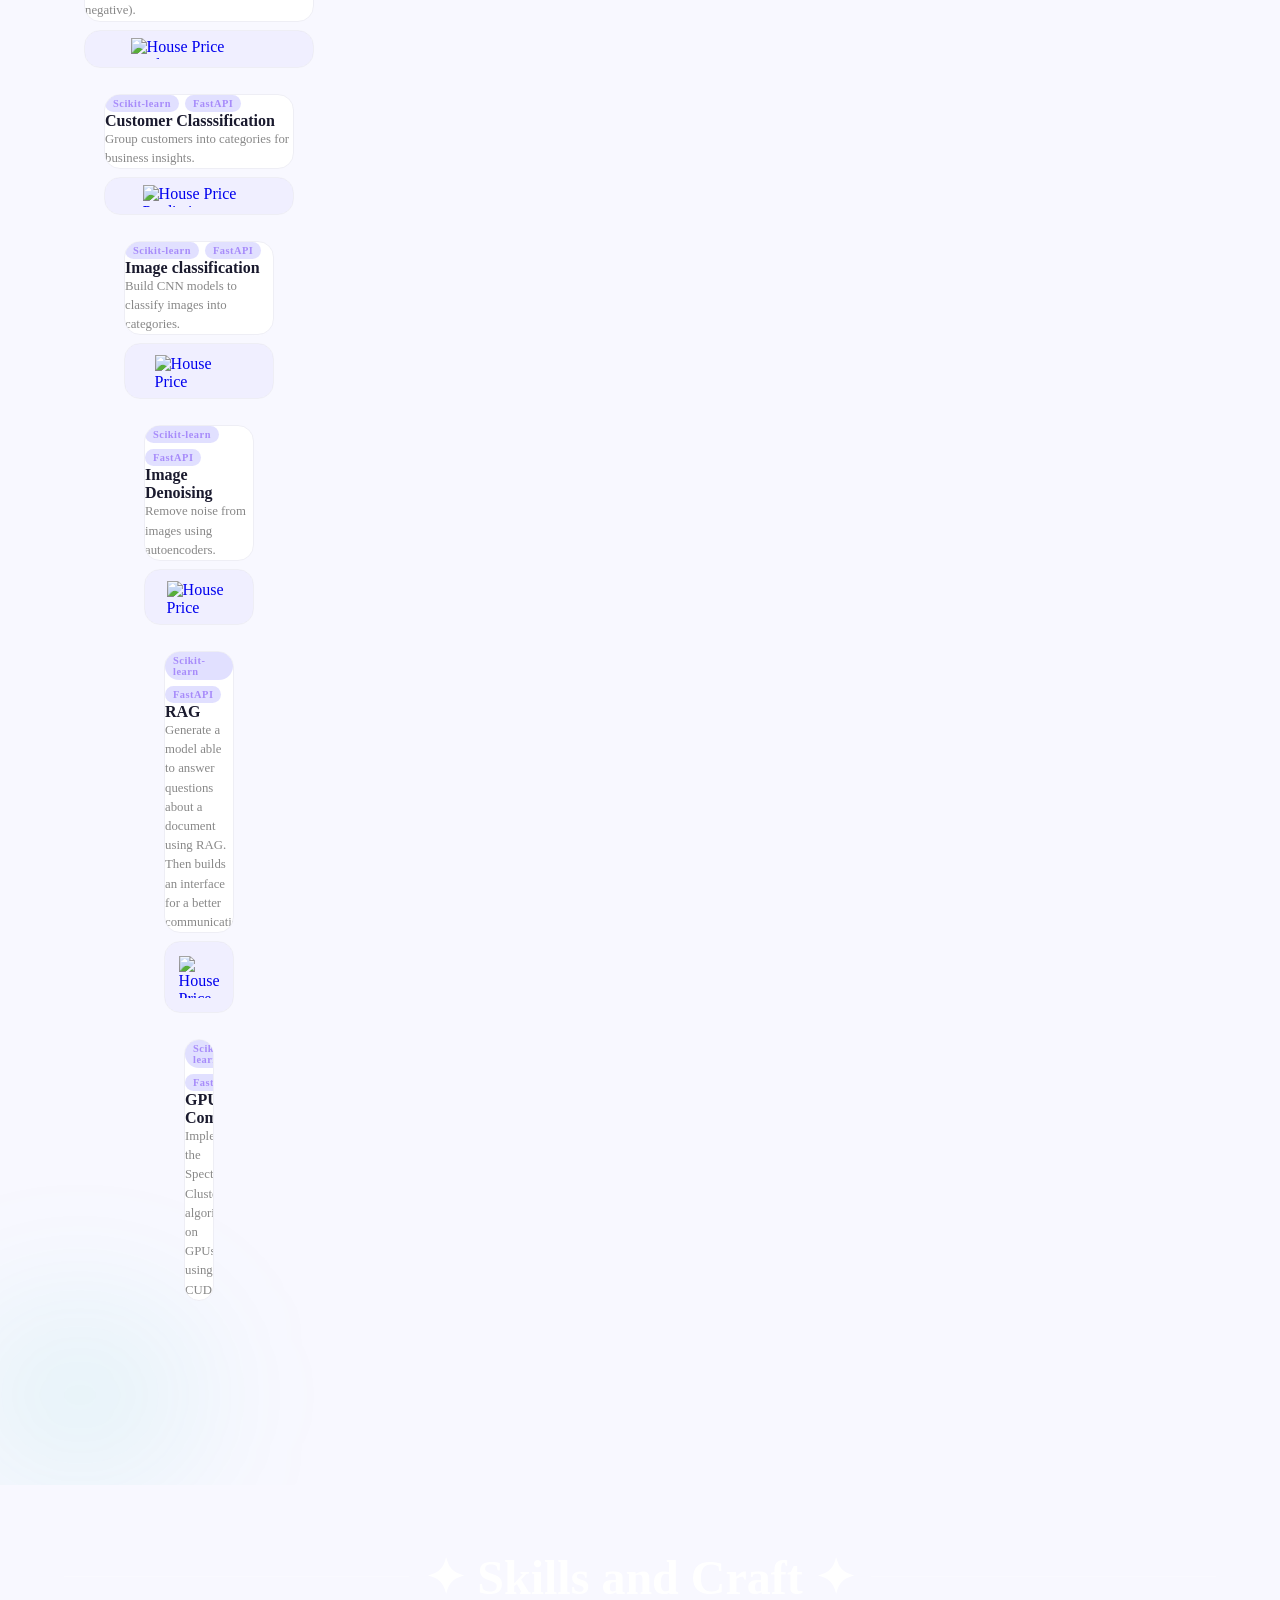
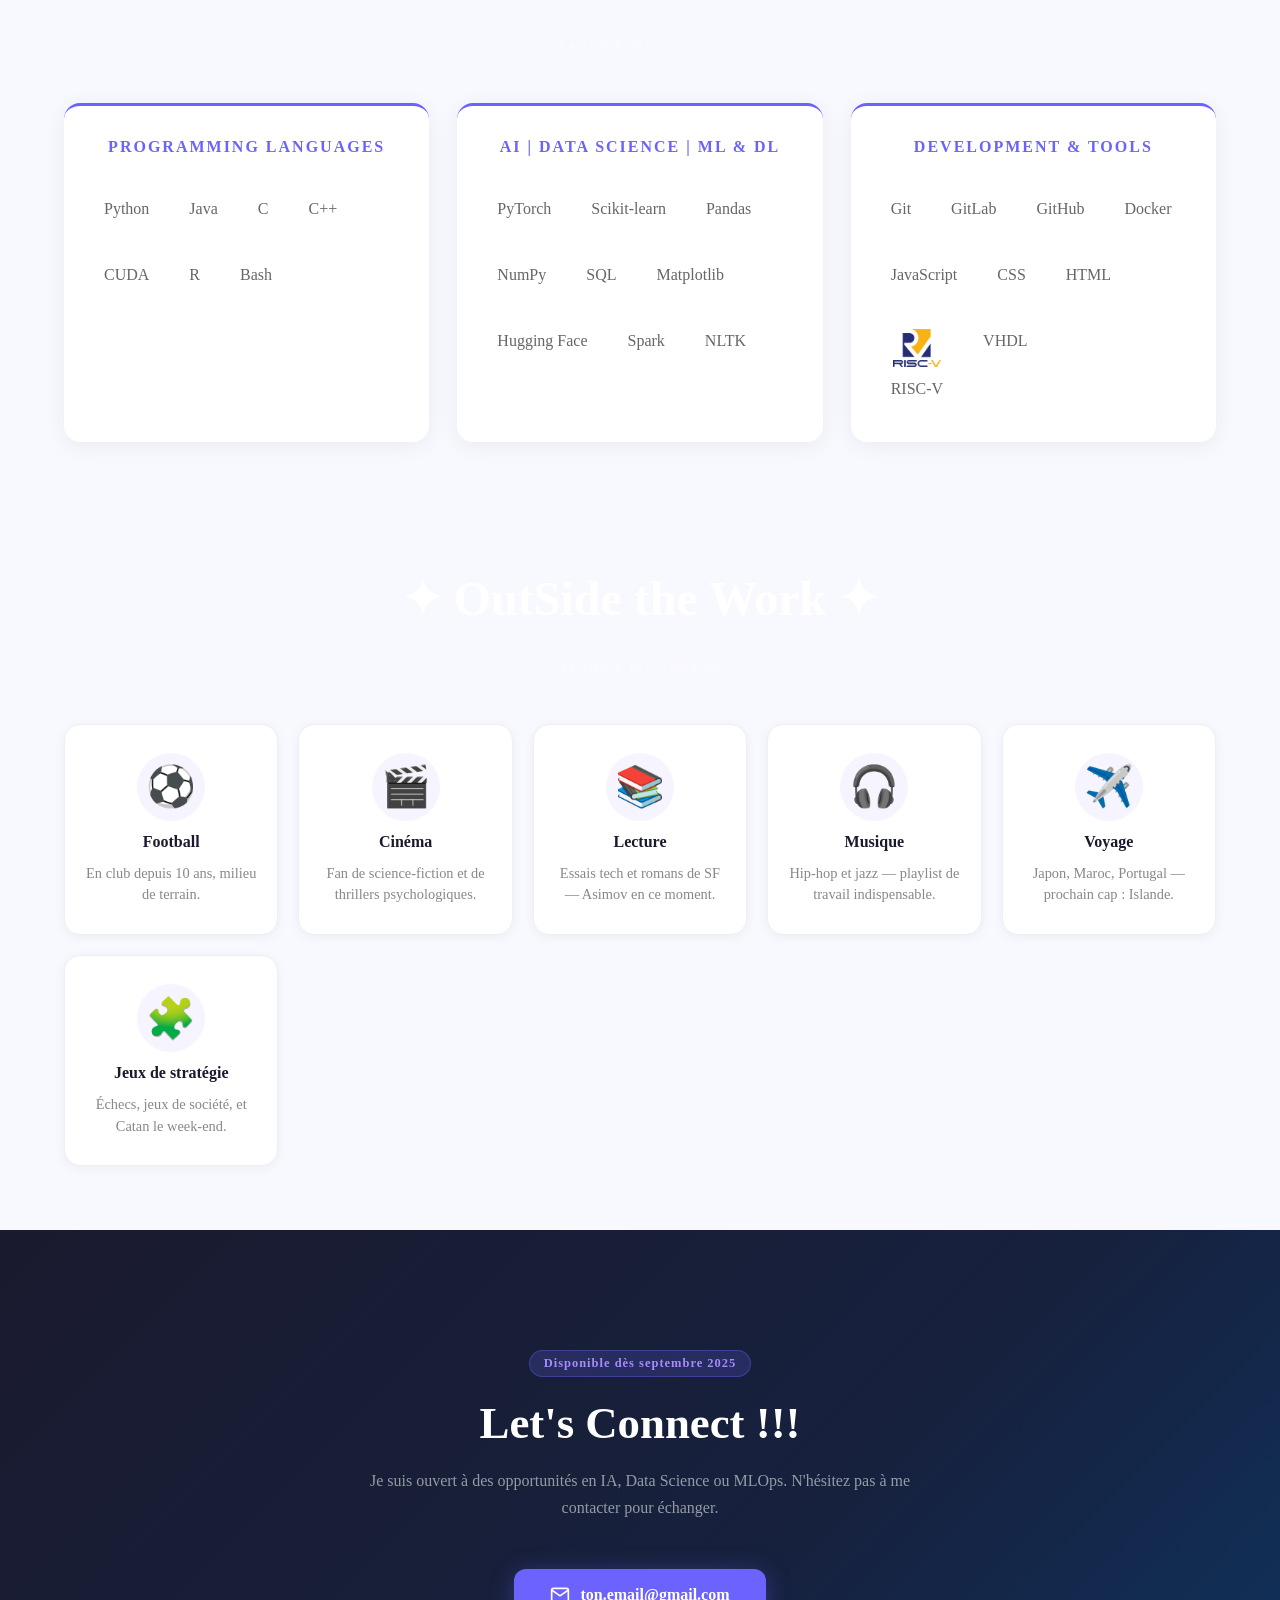
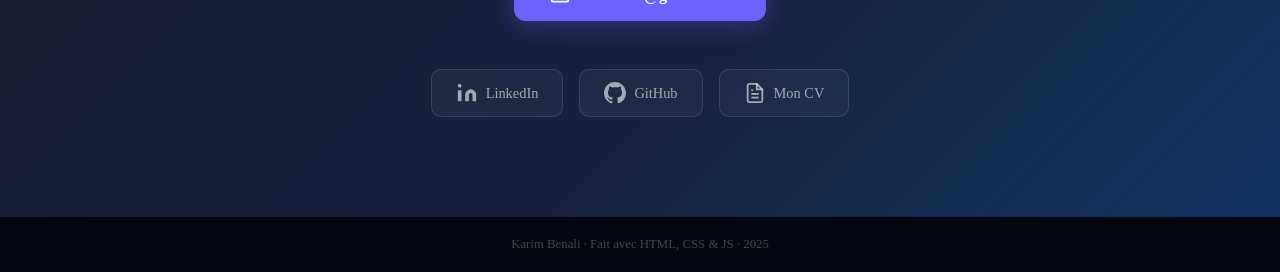
==== commit 176e0cee: "finishing the first version of the portofolio" ====
--- a/true_index.html
+++ b/true_index.html
@@ -231,7 +231,7 @@
 
 <div class="section-sous-titre">
 <span class="line"></span>
-Around my jouney
+Where theory met reality.
 <span calss="line"></span>
 </div>
 <div class="exp-timeline">
@@ -246,7 +246,7 @@
 <div class="exp-card">
 <!-- Logo à gauche -->
 <div class="exp-logo">
-<img src="https://www.google.com/url?sa=t&source=web&rct=j&url=https%3A%2F%2Ffr.wikipedia.org%2Fwiki%2FFichier%3ALogo_astek.png&ved=0CBYQjRxqFwoTCLCUmpimiZUDFQAAAAAdAAAAABA2&opi=89978449"
+<img src="images/Logo_astek.png"
 alt="Astek"
 onerror="this.style.display='none'">
 </div>
@@ -261,9 +261,13 @@
 Development of an AI-based Pentesting agent using Reinforcement Learning
 </p>
 <div class="exp-tags">
-<span class="exp-tag">PyTorch</span>
 <span class="exp-tag">Python</span>
-<span class="exp-tag">HuggingFace</span>
+<span class="exp-tag">Git</span>
+<span class="exp-tag">GitLab</span>
+<span class="exp-tag">Docker</span>
+<span class="exp-tag">Reinforcement Learning</span>
+<span class="exp-tag">stablebaseline3</span>
+<span class="exp-tag">Gymnasium</span>
 </div>
 </div>
 </div><!-- fin .exp-card -->
@@ -277,7 +281,7 @@
 </div>
 <div class="exp-card">
 <div class="exp-logo">
-<img src="https://www.google.com/url?sa=t&source=web&rct=j&url=https%3A%2F%2Fwww.liglab.fr%2Ffr&ved=0CBYQjRxqFwoTCICX3LumiZUDFQAAAAAdAAAAABAF&opi=89978449" alt="LIG" onerror="this.style.display='none'">
+<img src="images/logo-lig.svg" alt="LIG" onerror="this.style.display='none'">
 </div>
 <div class="exp-contenu">
 <div class="exp-header">
@@ -293,9 +297,16 @@
 </p>
 
 <div class="exp-tags">
-<span class="exp-tag">Scikit-learn</span>
 <span class="exp-tag">Python</span>
-<span class="exp-tag">SQL</span>
+<span class="exp-tag">HuggingFace</span>
+<span class="exp-tag">WhisperX</span>
+<span class="exp-tag">FrWhisper</span>
+<span class="exp-tag">Transcriber</span>
+<span class="exp-tag">Git</span>
+<span class="exp-tag">Pyannote</span>
+<span class="exp-tag">Jiwer</span>
+<span class="exp-tag">Librosa</span>
+<span class="exp-tag">Pydub</span>
 </div>
 </div>
 </div>
@@ -310,7 +321,7 @@
 </div>
 <div class="exp-card">
 <div class="exp-logo">
-<img src="https://www.google.com/url?sa=t&source=web&rct=j&url=https%3A%2F%2Ffr.wikipedia.org%2Fwiki%2FFichier%3AOrange_logo.svg&ved=0CBcQjRxqFwoTCLipwt2niZUDFQAAAAAdAAAAABA4&opi=89978449" alt="Orange" onerror="this.style.display='none'">
+<img src="images/Orange_logo.png" alt="Orange" onerror="this.style.display='none'">
 </div>
 <div class="exp-contenu">
 <div class="exp-header">
@@ -319,16 +330,13 @@
 </div>
 <p class="exp-entreprise">Orange Cote d'Ivoire - Abidjan, Ivory Coast</p>
 <p class="exp-desc">
-• Analyzed a specific part of the database infrastructure to address business concerns and extract actionable insights
-• Developed queries and scripts in SQL and Python for data processing and exploration
+• Analyzed a specific part of the database infrastructure to address business concerns and extract actionable insights using SQL and Python for data processing and exploration
+</p>
+<p class="exp-desc">
 • Gained understanding of data team roles and workflows within a major telecom company
 </p>
-<p class="exp-desc">
-• Implemented a transcription merging algorithm combining WhisperX and FrWhisper outputs to enrich transcription results
-</p>
 
 <div class="exp-tags">
-<span class="exp-tag">Scikit-learn</span>
 <span class="exp-tag">Python</span>
 <span class="exp-tag">SQL</span>
 </div>
@@ -364,67 +372,130 @@
 
 <div class="projets-galaxy-grille">
 <!-- ① PROJET — copie ce bloc pour en ajouter -->
-<a href="https://github.com/tonpseudo/projet1"
-target="_blank"
-class="projet-card">
-<div class="projet-image">
-<img src="images/projet1.png"
-alt="Détecteur d'émotions"
-onerror="this.parentElement.classList.add('no-img')">
-</div>
-<div class="projet-info">
-<div class="projet-tags">
-<span>PyTorch</span>
-<span>OpenCV</span>
+<a href="https://github.com/tonpseudo/projet1" target="_blank" class="projet-card">
+<div class="projet-image">
+<img src="images/projet1.png" alt="Iris Classification">
+</div>
+<div class="projet-info">
+<div class="projet-tags">
+<span class="projet-tag">PyTorch</span>
+<span class="projet-tag">OpenCV</span>
 </div>
 <h3 class="projet-nom">Iris Classification</h3>
-<p class="projet-phrase">Classify iris flowers based on petal and sepal measurements.</p>
+<p class="projet-phrase">
+Classify iris flowers based on petal and sepal measurements.
+</p>
 </div>
 </a>
 
 <a href="https://github.com/tonpseudo/projet2" target="_blank" class="projet-card">
 <div class="projet-image">
-<img src="images/projet2.png" alt="Churn prediction" onerror="this.parentElement.classList.add('no-img')">
-</div>
-<div class="projet-info">
-<div class="projet-tags"><span>Scikit-learn</span><span>FastAPI</span></div>
-<h3 class="projet-nom">House Price Detection</h3>
-<p class="projet-phrase">Predict real-estate prices using regression models.</p>
-</div>
-</a>
-
-<a href="https://github.com/tonpseudo/projet3" target="_blank" class="projet-card">
-<div class="projet-image">
-<img src="images/projet3.png" alt="RAG PDF" onerror="this.parentElement.classList.add('no-img')">
-</div>
-<div class="projet-info">
+<img src="images/projet2.png" alt="House Price Prediction">
+</div>
+<div class="projet-info">
+<div class="projet-tags">
+<span class="projet-tag">Scikit-learn</span>
+<span class="projet-tag">FastAPI</span>
+</div>
+<h3 class="projet-nom">House Price Prediction</h3>
+<p class="projet-phrase">
+Predict real-estate prices using regression models.
+</p>
+</div>
+</a>
+
+<a href="https://github.com/tonpseudo/projet2" target="_blank" class="projet-card">
+<div class="projet-image">
+<img src="images/projet2.png" alt="House Price Prediction">
+</div>
+<div class="projet-info">
+<div class="projet-tags">
+<span class="projet-tag">Scikit-learn</span>
+<span class="projet-tag">FastAPI</span>
+</div>
 <div class="projet-tags"><span>LangChain</span><span>FAISS</span></div>
 <h3 class="projet-nom">Spam Detection</h3>
 <p class="projet-phrase">Classify emails/messages as spam or not spam.</p>
-
-
+</div>
+</a>
+
+<a href="https://github.com/tonpseudo/projet2" target="_blank" class="projet-card">
+<div class="projet-image">
+<img src="images/projet2.png" alt="House Price Prediction">
+</div>
+<div class="projet-info">
+<div class="projet-tags">
+<span class="projet-tag">Scikit-learn</span>
+<span class="projet-tag">FastAPI</span>
+</div>
 <h3 class="projet-nom">Sentiment or feelings Detection</h3>
 <p class="projet-phrase">Detect sentiment in text (positive or negative).</p>
-
-
+</a>
+
+<a href="https://github.com/tonpseudo/projet2" target="_blank" class="projet-card">
+<div class="projet-image">
+<img src="images/projet2.png" alt="House Price Prediction">
+</div>
+<div class="projet-info">
+<div class="projet-tags">
+<span class="projet-tag">Scikit-learn</span>
+<span class="projet-tag">FastAPI</span>
+</div>
 <h3 class="projet-nom">Customer Classsification</h3>
 <p class="projet-phrase">Group customers into categories for business insights.</p>
-
-
+</a>
+
+<a href="https://github.com/tonpseudo/projet2" target="_blank" class="projet-card">
+<div class="projet-image">
+<img src="images/projet2.png" alt="House Price Prediction">
+</div>
+<div class="projet-info">
+<div class="projet-tags">
+<span class="projet-tag">Scikit-learn</span>
+<span class="projet-tag">FastAPI</span>
+</div>
 <h3 class="projet-nom">Image classification</h3>
 <p class="projet-phrase">Build CNN models to classify images into categories.</p>
-
-
+</a>
+
+<a href="https://github.com/tonpseudo/projet2" target="_blank" class="projet-card">
+<div class="projet-image">
+<img src="images/projet2.png" alt="House Price Prediction">
+</div>
+<div class="projet-info">
+<div class="projet-tags">
+<span class="projet-tag">Scikit-learn</span>
+<span class="projet-tag">FastAPI</span>
+</div>
 <h3 class="projet-nom">Image Denoising</h3>
 <p class="projet-phrase">Remove noise from images using autoencoders.</p>
-
-
+</a>
+
+<a href="https://github.com/tonpseudo/projet2" target="_blank" class="projet-card">
+<div class="projet-image">
+<img src="images/projet2.png" alt="House Price Prediction">
+</div>
+<div class="projet-info">
+<div class="projet-tags">
+<span class="projet-tag">Scikit-learn</span>
+<span class="projet-tag">FastAPI</span>
+</div>
 <h3 class="projet-nom">RAG</h3>
 <p class="projet-phrase">Generate a model able to answer questions about a document using RAG. Then builds an interface for a better communication.</p>
-
-
+</a>
+
+<a href="https://github.com/tonpseudo/projet2" target="_blank" class="projet-card">
+<div class="projet-image">
+<img src="images/projet2.png" alt="House Price Prediction">
+</div>
+<div class="projet-info">
+<div class="projet-tags">
+<span class="projet-tag">Scikit-learn</span>
+<span class="projet-tag">FastAPI</span>
+</div>
 <h3 class="projet-nom">GPU Computing</h3>
 <p class="projet-phrase">Implementation the Spectral Clustering algorithm on GPUs using CUDA.</p>
+</a>
 
 </div>
 </a>
@@ -451,68 +522,160 @@
 
 <div class="comp-grille">
 
-  <!-- PROGRAMMING LANGUAGES -->
+<!-- PROGRAMMING LANGUAGES -->
 <div class="comp-bloc">
 <h3 class="comp-titre">Programming Languages</h3>
+
 <div class="icones-grille">
+
 <div class="icone-item">
 <i class="devicon-python-plain colored"></i>
 <span>Python</span>
 </div>
+
+<div class="icone-item">
+<i class="devicon-java-plain colored"></i>
+<span>Java</span>
+</div>
+
+<div class="icone-item">
+<i class="devicon-c-plain colored"></i>
+<span>C</span>
+</div>
+
+<div class="icone-item">
+<i class="devicon-cplusplus-plain colored"></i>
+<span>C++</span>
+</div>
+
+
+<div class="icone-item">
+<i class="devicon-cuda-plain colored"></i>
+<span>CUDA</span>
+</div>
+
+<div class="icone-item">
+<i class="devicon-r-original colored"></i>
+<span>R</span>
+</div>
+
+<div class="icone-item">
+<i class="devicon-bash-original colored"></i>
+<span>Bash</span>
+</div>
+
+
+</div>
+</div>
+
+<!-- AI / DATA / ML & DL -->
+<div class="comp-bloc">
+<h3 class="comp-titre">AI | Data Science | ML & DL </h3>
+
+<div class="icones-grille">
+
+<div class="icone-item">
+<i class="devicon-pytorch-original colored"></i>
+<span>PyTorch</span>
+</div>
+
+<div class="icone-item">
+<i class="devicon-scikitlearn-plain colored"></i>
+<span>Scikit-learn</span>
+</div>
+
+<div class="icone-item">
+<i class="devicon-pandas-original colored"></i>
+<span>Pandas</span>
+</div>
+
+<div class="icone-item">
+<i class="devicon-numpy-original colored"></i>
+<span>NumPy</span>
+</div>
+
 <div class="icone-item">
 <i class="devicon-azuresqldatabase-plain colored"></i>
 <span>SQL</span>
 </div>
-<div class="icone-item">
-<i class="devicon-c-plain colored"></i>
-<span>C</span>
-</div>
-</div>
-</div>
-
-<!-- AI / DATA / ML & DL -->
-<div class="comp-bloc">
-<h3 class="comp-titre">AI · Data · ML & DL</h3>
-<div class="icones-grille">
-<div class="icone-item">
-<i class="devicon-pytorch-plain colored"></i>
-<span>PyTorch</span>
-</div>
-<div class="icone-item">
-<i class="devicon-scikitlearn-plain colored"></i>
-<span>Scikit-learn</span>
-</div>
-<div class="icone-item">
-<i class="devicon-pandas-plain colored"></i>
-<span>Pandas</span>
-</div>
-<div class="icone-item">
-<i class="devicon-numpy-plain colored"></i>
-<span>NumPy</span>
-</div>
-</div>
-</div>
-
+
+<div class="icone-item">
+<i class="devicon-matplotlib-plain colored"></i>
+<span>Matplotlib</span>
+</div>
+
+<div class="icone-item">
+<i class="devicon-huggingface-original colored"></i>
+<span>Hugging Face</span>
+</div>
+
+<div class="icone-item">
+<i class="devicon-apachespark-original colored"></i>
+<span>Spark</span>
+</div>
+
+<div class="icone-item">
+<i class="devicon-python-plain colored"></i>
+<span>NLTK</span>
+</div>
+
+</div>
+</div>
 <!-- STACK & OUTILS -->
 <div class="comp-bloc">
-<h3 class="comp-titre">Stack & Outils</h3>
+<h3 class="comp-titre">Development & Tools</h3>
+
 <div class="icones-grille">
+
+<div class="icone-item">
+<i class="devicon-git-plain colored"></i>
+<span>Git</span>
+</div>
+
+<div class="icone-item">
+<i class="devicon-gitlab-plain colored"></i>
+<span>GitLab</span>
+</div>
+
+<div class="icone-item">
+<i class="devicon-github-original colored"></i>
+<span>GitHub</span>
+</div>
+
 <div class="icone-item">
 <i class="devicon-docker-plain colored"></i>
 <span>Docker</span>
 </div>
-<div class="icone-item">
-<i class="devicon-git-plain colored"></i>
-<span>Git</span>
-</div>
+
 <div class="icone-item">
 <i class="devicon-javascript-plain colored"></i>
 <span>JavaScript</span>
 </div>
-<div class="icone-item">
-<i class="devicon-cuda-plain colored"></i>
-<span>CUDA</span>
-</div>
+
+<div class="icone-item">
+<i class="devicon-css3-plain colored"></i>
+<span>CSS</span>
+</div>
+
+<div class="icone-item">
+<i class="devicon-html5-plain colored"></i>
+<span>HTML</span>
+</div>
+
+<div class="icone-item">
+<img src="images/RISC-V-logo-square.svg.png" alt="RISC-V" class="custom-icon">
+<span>RISC-V</span>
+</div>
+
+<div class="icone-item">
+<i class="devicon-vhdl-plain colored"></i>
+<span>VHDL</span>
+</div>
+
+</div>
+</div>
+
+
 </div>
 </div>
 </div>
--- a/styles/style.css
+++ b/styles/style.css
@@ -638,7 +638,7 @@
   50%      { box-shadow: 0 0 0 6px rgba(167,139,250, 0);   }
 }
 .fc-diplome {
-  font-size:   1.1rem;
+  font-size:   1.5rem;
   font-weight: 700;
   color:       #ffffff;
   margin-bottom: 6px;
@@ -716,16 +716,6 @@
   padding-top:    22px;  /* aligne le point avec le titre de la carte */
 }
 /* Le rond sur la barre */
-.exp-point {
-  width:         14px;
-  height:        14px;
-  border-radius: 50%;
-  background:    var(--couleur-principale);
-  border:        3px solid #ffffff;
-  box-shadow:    0 0 0 2px var(--couleur-principale);
-  flex-shrink:   0;
-  transition:    transform 0.3s ease;
-}
 .exp-item:hover .exp-point {
   transform: scale(1.35);
 }
@@ -747,7 +737,7 @@
   gap:            20px;
   align-items:    flex-start;
 
-  background:     rgba(255,255,255,0.05);
+  background:     rgba(255, 255, 255, 0.171);
   border:         1px solid rgba(255,255,255,0.10);
 
   border-radius:  16px;
@@ -771,20 +761,24 @@
 }
 /* Logo de l'entreprise */
 .exp-logo {
-  width:           56px;
-  height:          56px;
-  border-radius:   12px;
-  border: 1px solid rgba(255,255,255,0.10);
-  background: rgba(255,255,255,0.04);
-  display:         flex;
-  align-items:     center;
+  width: 150px;
+  height: 150px;
+
+  display: flex;
+  align-items: center;
   justify-content: center;
-  padding:         8px;
-  flex-shrink:     0;
-}
+
+  flex-shrink: 0;
+
+  border: none;
+  background: transparent;
+  padding: 0;
+
+}
+
 .exp-logo img {
-  width:      100%;
-  height:     100%;
+  width: 100%;
+  height: 100%;
   object-fit: contain;
 }
 /* Contenu texte */
@@ -798,28 +792,34 @@
 }
 .exp-poste {
   color: #ffffff;
+  height: 2rem;
+  font-size: 1.5rem;
 }
 
 .exp-date {
-  color: rgba(255,255,255,0.65);
+  color: rgba(255, 255, 255, 0.829);
   background: rgba(255,255,255,0.06);
 }
 
 .exp-entreprise {
-  color: #a78bfa;
+  color:         rgba(255,255,255,0.55);
+  height: 2rem;
+  font-size: 1rem;
 }
 
 .exp-desc {
   color: rgba(255,255,255,0.65);
-}
-.exp-tags { display: flex; flex-wrap: wrap; gap: 8px; }
+  font-size: 0.9rem;
+
+}
+.exp-tags { display: flex; flex-wrap: wrap; gap: 10px; margin-top: 1rem;}
 .exp-tag {
   background: rgba(108,99,255,0.12);
   color: #c4b5fd;
   border: 1px solid rgba(108,99,255,0.25);
   font-size:     0.75rem;
   font-weight:   600;
-  padding:       4px 12px;
+  padding:       5px 10px;
   border-radius: 99px;
 }
 
@@ -843,11 +843,11 @@
 /* La carte (c'est un <a> donc on annule le style de lien) */
 .projet-card {
   text-decoration: none;             /* annule le soulignement du <a> */
-  color:           inherit;          /* hérite de la couleur parente */
+  /* color:           inherit;          hérite de la couleur parente */
   display:         flex;
   flex-direction:  column;
-  background:      rgba(255,255,255,0.04);
-  border:          1px solid rgba(255,255,255,0.09);
+  background:      #ffffff;
+  border:          1px solid #eeeef5;
   border-radius:   16px;
   overflow:        hidden;           /* l'image ne déborde pas du border-radius */
   backdrop-filter: blur(10px);
@@ -860,7 +860,6 @@
 }
 /* Zone image : hauteur fixe, image en cover */
 .projet-image {
-  width:    100%;
   height:   160px;
   background: rgba(108,99,255,0.1);  /* fond si pas d'image */
   display:  flex;
@@ -870,9 +869,9 @@
   position:        relative;
 }
 .projet-image img {
-  width:      100%;
-  height:     100%;
-  object-fit: cover;  /* remplit le cadre en recadrant si besoin */
+  width:      60%;
+  height:     60%;
+  object-fit: contain;  /* remplit le cadre en recadrant si besoin */
   transition:  transform 0.4s ease;
 }
 /* Zoom léger sur l'image au survol */
@@ -885,6 +884,14 @@
   font-size: 2.5rem;
   opacity:   0.3;
 }
+
+.projet-image {
+  width: 100%;
+  height: 100%;      /* ajuste selon ton design */
+  object-fit: cover;  
+  border-radius: 12px;
+}
+
 /* Zone texte sous l'image */
 .projet-info {
   padding: 18px 20px 20px;
@@ -909,13 +916,14 @@
 .projet-nom {
   font-size:   1rem;
   font-weight: 700;
-  color:       #ffffff;
+  color:       var(--couleur-texte);
 }
 .projet-phrase {
   font-size:   0.8rem;
-  color:       rgba(255,255,255,0.45);
+  color:       #888;
   line-height: 1.5;
 }
+
 
 /* === COMPETENCE SECTION === */
 .competences {
@@ -943,12 +951,13 @@
   box-shadow: 0 16px 40px rgba(108,99,255,0.12);
 }
 .comp-titre {
-  font-size:     0.8rem;
+  font-size:     1rem;
   font-weight:   700;
   text-transform: uppercase;
   letter-spacing: 2px;
   color:         var(--couleur-principale);
   margin-bottom: 24px;
+  text-align: center;
 }
 
 /* Grille flexible pour les icônes : s'adapte au nombre */
@@ -974,13 +983,25 @@
 }
 /* Icone itself (via Devicon) */
 .icone-item i {
-  font-size: 2.8rem;
+  font-size: 3rem;
 }
 /* Label under the icon */
 .icone-item span {
-  font-size:   0.75rem;
+  font-size:   1rem;
   color:       #666;
   font-weight: 500;
+}
+.icone-item img {
+  width:      3rem;
+  height:     3rem;
+  object-fit: contain;  /* remplit le cadre en recadrant si besoin */
+  transition:  transform 0.4s ease;
+}
+
+.custom-icon {
+    width: 48px;
+    height: 48px;
+    object-fit: contain;
 }
 
 /* === SECTION HOBBIES === */
@@ -1015,7 +1036,7 @@
 }
 /* L'emoji s'agrandit dans un cercle au hover */
 .hobby-emoji {
-  font-size:     2.4rem;
+  font-size:     2.5rem;
   width:         68px;
   height:        68px;
   border-radius: 50%;
@@ -1036,7 +1057,7 @@
   color:       var(--couleur-texte);
 }
 .hobby-desc {
-  font-size:   0.82rem;
+  font-size:   0.9rem;
   color:       #888;
   line-height: 1.5;
 }
